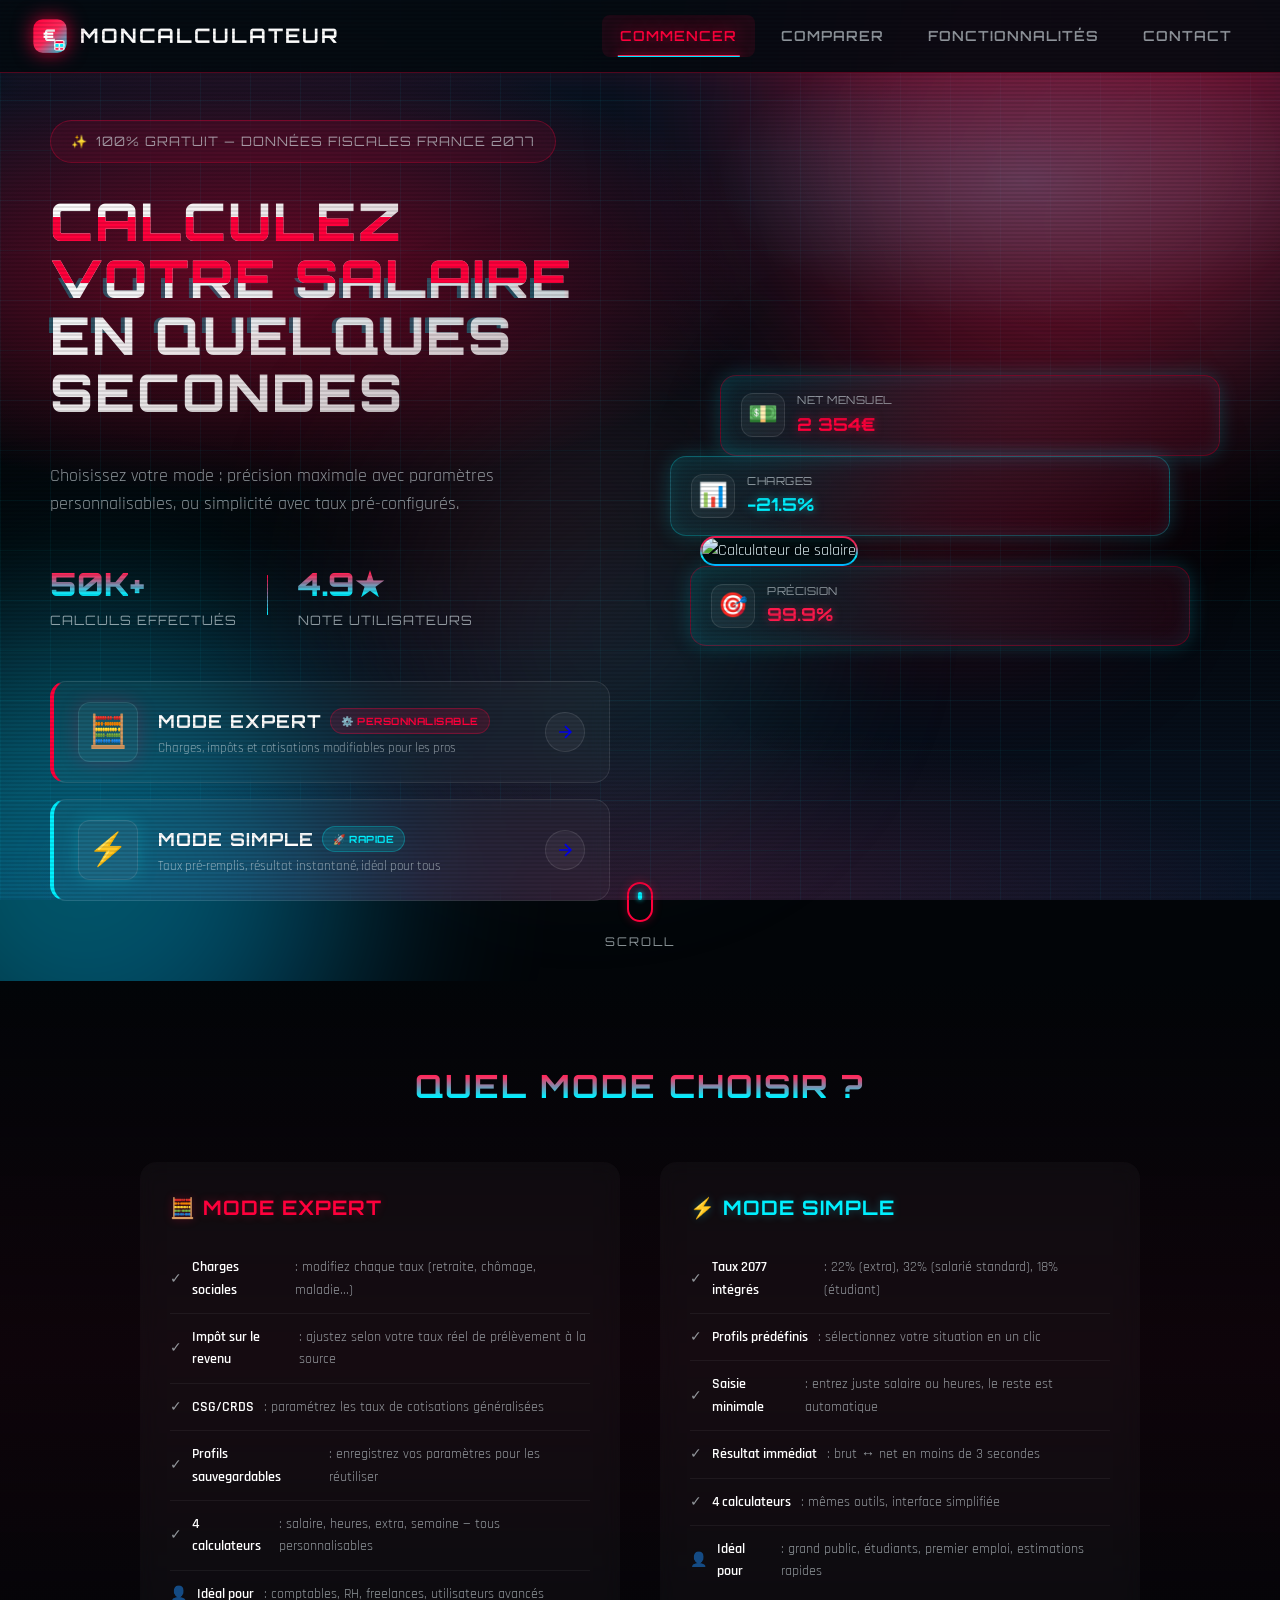
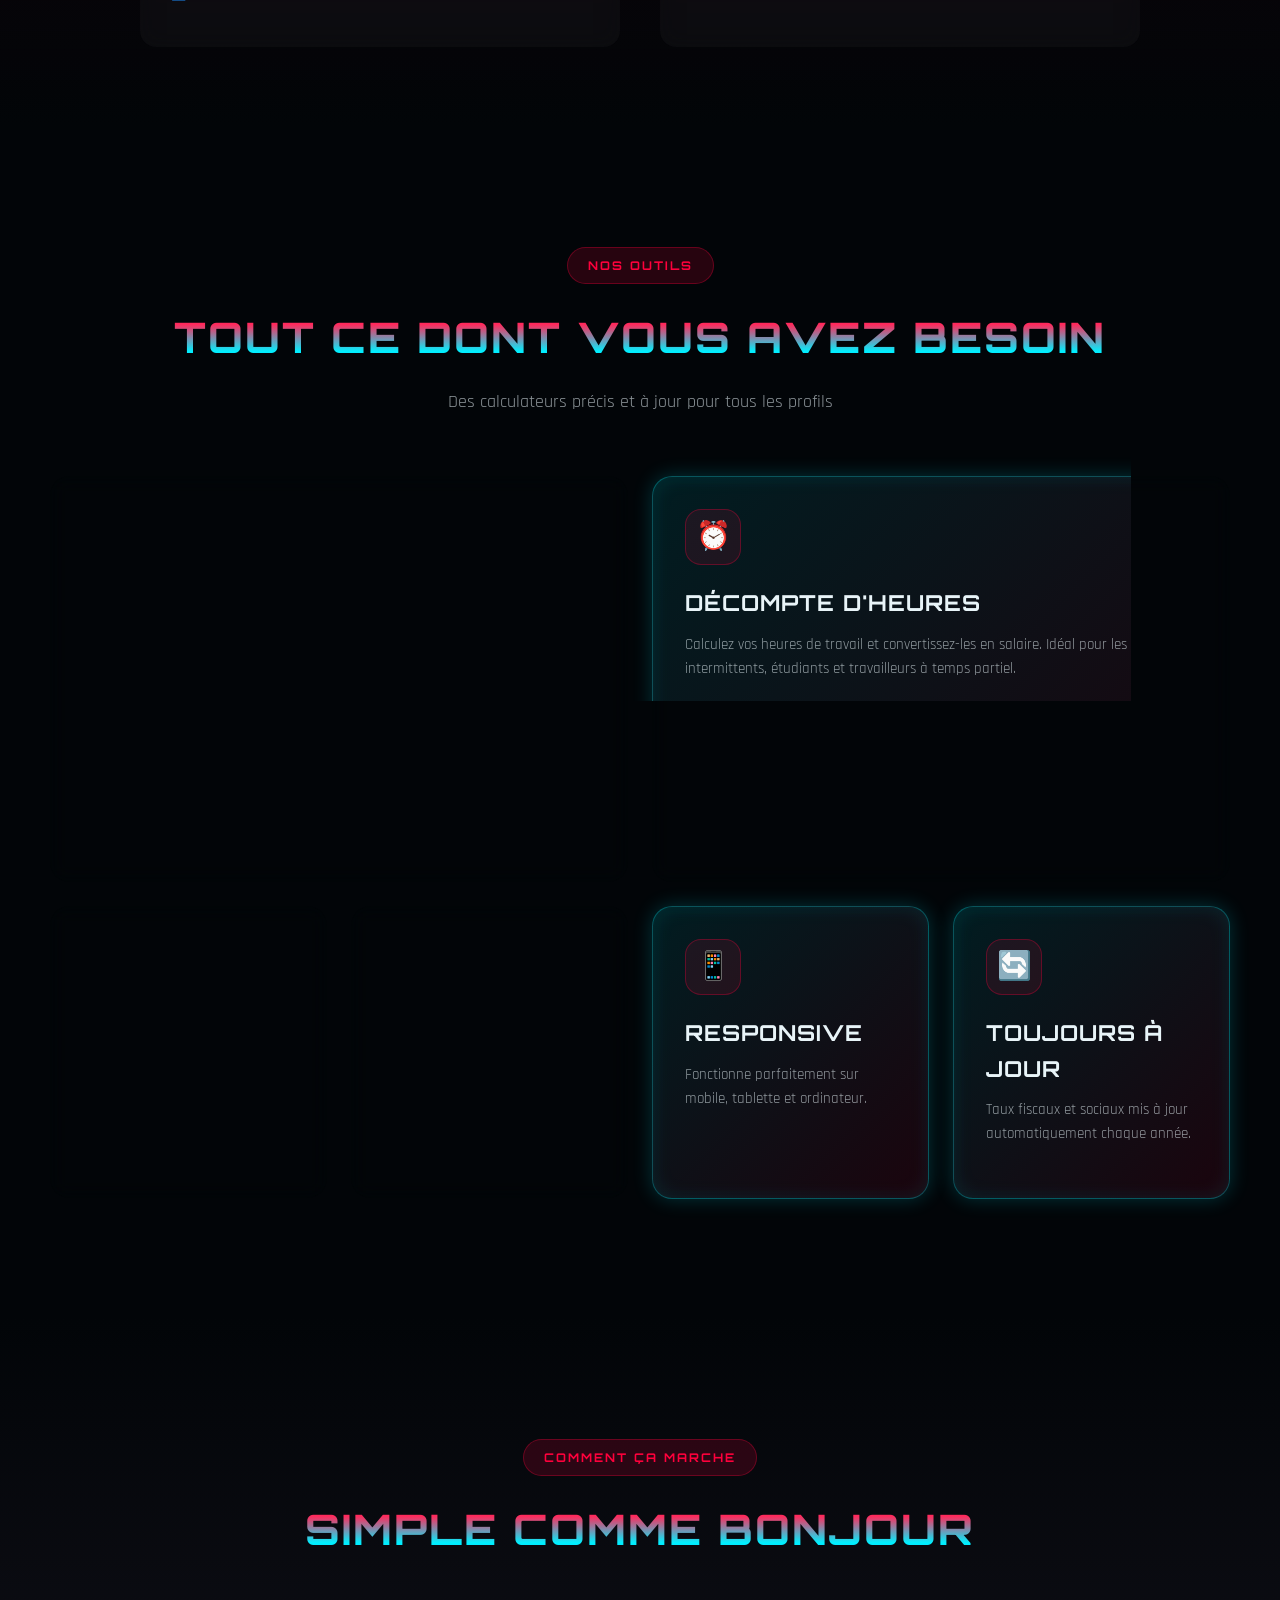
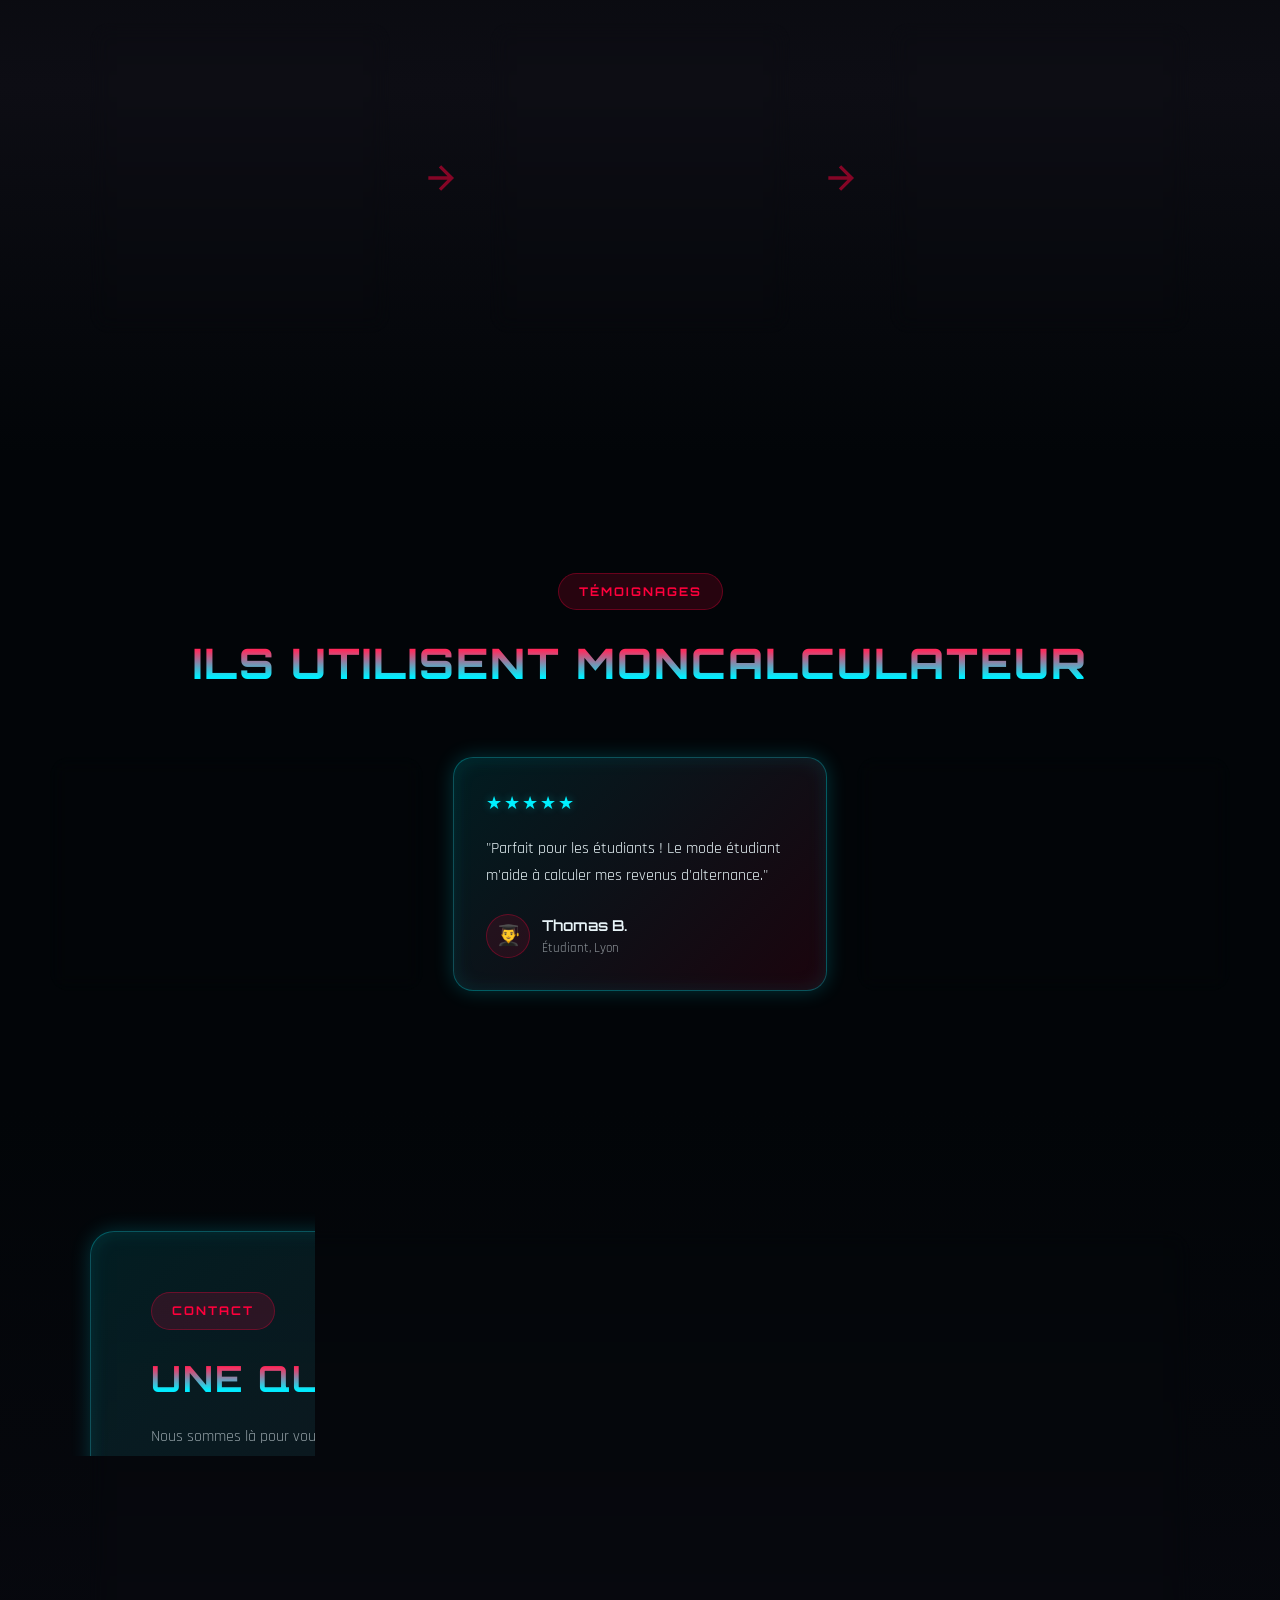
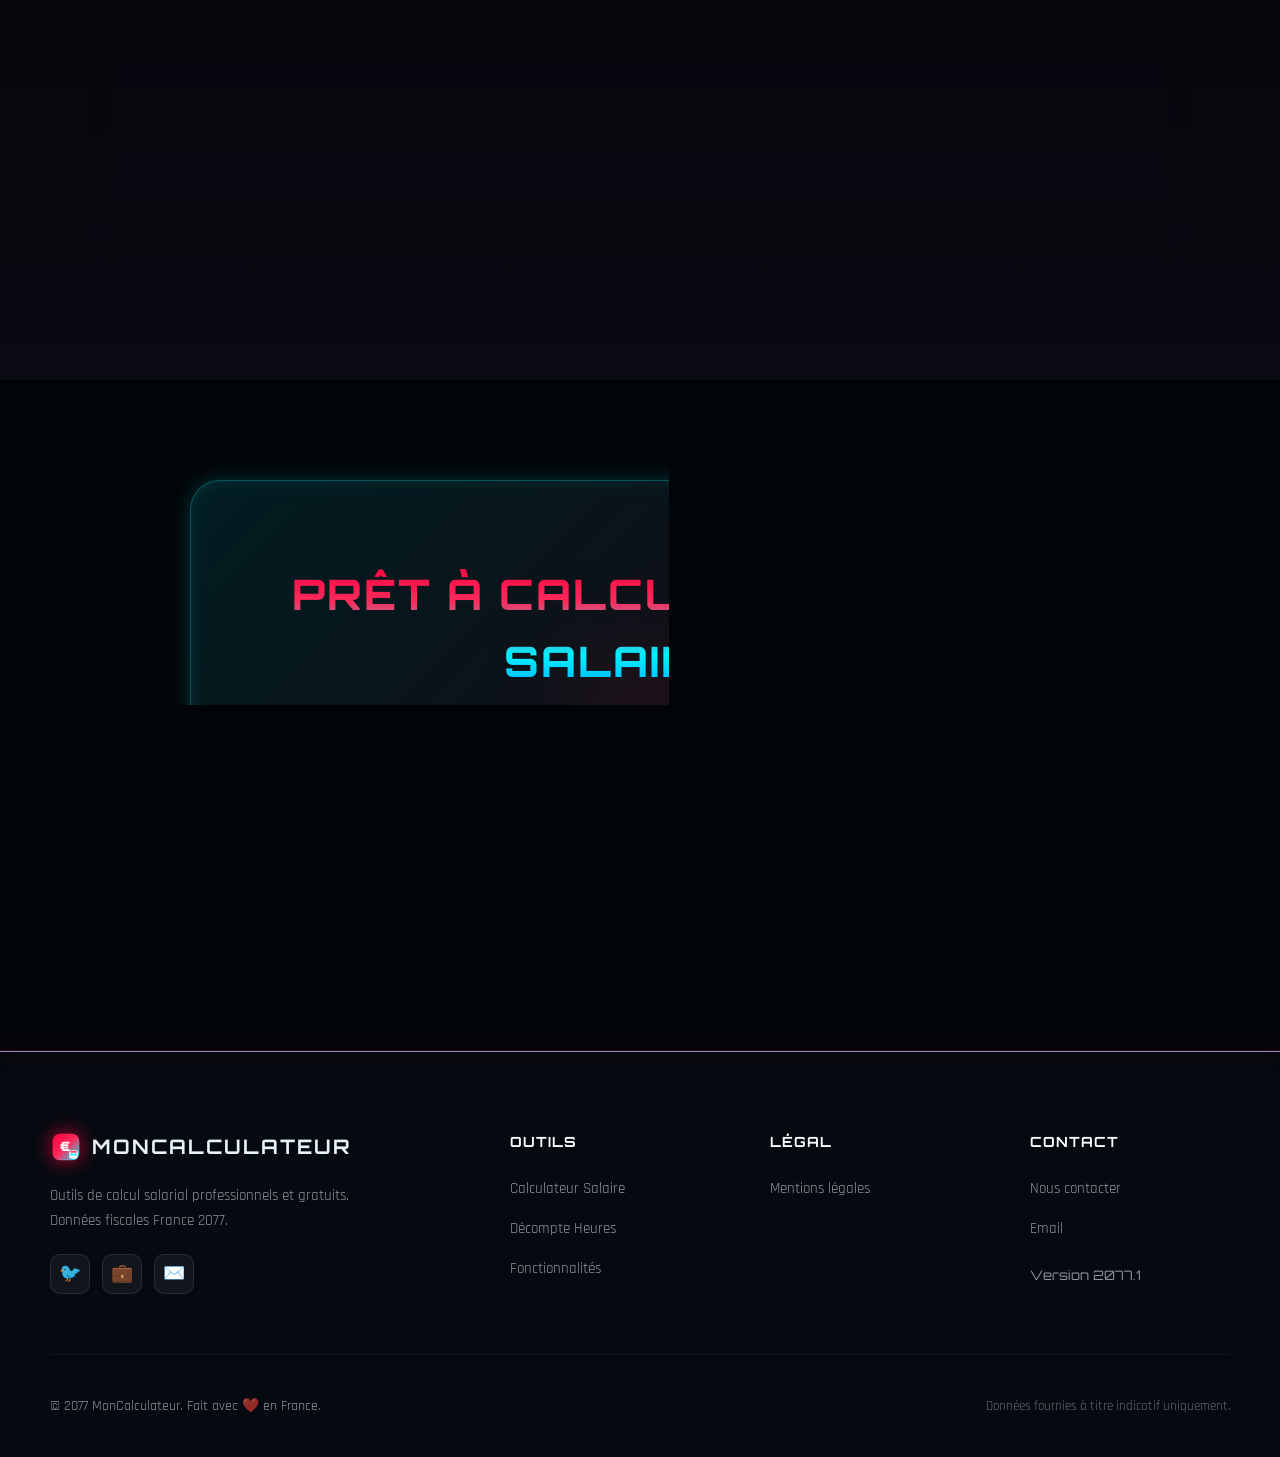
==== accueil.html @ 11c98c03 "Add files via upload first commit" ====
<!DOCTYPE html>
<html lang="fr">
<head>
    <meta charset="UTF-8">
    <meta name="viewport" content="width=device-width, initial-scale=1.0">
    <title>Mon Calculateur - Outils Salariaux 2077</title>
    <link rel="stylesheet" href="styles.css">

</head>
<body>
    <!-- Scanlines overlay -->
    <div class="scanlines"></div>

    <!-- Particules cyberpunk -->
    <div class="particles" id="particles"></div>

    <!-- Navigation -->
    <nav class="dark-nav">
        <a href="./accueil.html" class="logo">
            <svg class="logo-icon" width="40" height="40" viewBox="0 0 60 60" fill="none" xmlns="http://www.w3.org/2000/svg" style="filter: drop-shadow(0 0 10px rgba(255, 0, 60, 0.8));">
                <defs>
                    <linearGradient id="accueilGrad" x1="0%" y1="0%" x2="100%" y2="100%">
                        <stop offset="0%" style="stop-color:#ff003c;stop-opacity:1" />
                        <stop offset="50%" style="stop-color:#ff2a5c;stop-opacity:1" />
                        <stop offset="100%" style="stop-color:#00f0ff;stop-opacity:1" />
                    </linearGradient>
                </defs>
                <rect x="5" y="5" width="50" height="50" rx="14" fill="url(#accueilGrad)"/>
                <text x="30" y="38" font-family="Orbitron, sans-serif" font-size="24" font-weight="800" fill="white" text-anchor="middle">€</text>
                <rect x="36" y="36" width="16" height="16" rx="4" fill="rgba(255,255,255,0.9)"/>
                <rect x="38" y="38" width="12" height="2.5" rx="1" fill="#ff003c"/>
                <rect x="38" y="42" width="5" height="4" rx="1" fill="#00f0ff"/>
                <rect x="45" y="42" width="5" height="4" rx="1" fill="#00f0ff"/>
                <rect x="38" y="48" width="5" height="2.5" rx="1" fill="#ff2a5c"/>
                <rect x="45" y="48" width="5" height="2.5" rx="1" fill="#ff2a5c"/>
            </svg>
            <span>MonCalculateur</span>
        </a>
        <div class="nav-links">
            <a href="#options" onclick="scrollToSection('options')" class="active">Commencer</a>
            <a href="#comparison">Comparer</a>
            <a href="#features">Fonctionnalités</a>
            <a href="#contact">Contact</a>
        </div>
        <button class="mobile-menu-btn" onclick="toggleMenu()">
            <span></span>
            <span></span>
            <span></span>
        </button>
    </nav>

    <div class="mobile-menu" id="mobile-menu">
        <a href="#options" onclick="scrollToSection('options'); toggleMenu();">Commencer</a>
        <a href="#comparison" onclick="scrollToSection('comparison'); toggleMenu();">Comparer</a>
        <a href="#features" onclick="scrollToSection('features'); toggleMenu();">Fonctionnalités</a>
        <a href="#contact" onclick="scrollToSection('contact'); toggleMenu();">Contact</a>
    </div>

    <!-- HERO CYBERPUNK -->
    <section class="hero-fusion" id="options">
        <div class="hero-bg-fusion">
            <div class="orb-fusion orb-fusion-1"></div>
            <div class="orb-fusion orb-fusion-2"></div>
            <div class="orb-fusion orb-fusion-3"></div>
        </div>

        <div class="hero-fusion-content">
            <!-- Partie Gauche : Texte et choix -->
            <div class="hero-text-side">
                <div class="hero-badge-fusion">
                    <span>✨</span> 100% Gratuit — Données fiscales France 2077
                </div>
                
                <h1 class="hero-title-fusion glitch" data-text="Calculez votre salaire en quelques secondes">Calculez votre salaire <span class="gradient-text">en quelques secondes</span></h1>
                
                <p class="hero-subtitle-fusion">
                    Choisissez votre mode : précision maximale avec paramètres personnalisables, ou simplicité avec taux pré-configurés.
                </p>

                <div class="hero-stats-fusion">
                    <div class="stat-item-fusion">
                        <span class="stat-number-fusion counter" data-target="50000">50K+</span>
                        <span class="stat-label-fusion">Calculs effectués</span>
                    </div>
                    <div class="stat-divider-fusion"></div>
                    <div class="stat-item-fusion">
                        <span class="stat-number-fusion">4.9★</span>
                        <span class="stat-label-fusion">Note utilisateurs</span>
                    </div>
                </div>

                <div class="hero-choices">
                    <a href="calculateur-expert.html" class="choice-card expert wave-effect">
                        <div class="choice-icon">🧮</div>
                        <div class="choice-content">
                            <div class="choice-title">
                                Mode Expert
                                <span class="choice-badge">⚙️ Personnalisable</span>
                            </div>
                            <div class="choice-desc">Charges, impôts et cotisations modifiables pour les pros</div>
                        </div>
                        <div class="choice-arrow">
                            <svg width="20" height="20" viewBox="0 0 24 24" fill="none" stroke="currentColor" stroke-width="2">
                                <path d="M5 12h14M12 5l7 7-7 7"/>
                            </svg>
                        </div>
                    </a>

                    <a href="calculateur.html" class="choice-card simple wave-effect">
                        <div class="choice-icon">⚡</div>
                        <div class="choice-content">
                            <div class="choice-title">
                                Mode Simple
                                <span class="choice-badge">🚀 Rapide</span>
                            </div>
                            <div class="choice-desc">Taux pré-remplis, résultat instantané, idéal pour tous</div>
                        </div>
                        <div class="choice-arrow">
                            <svg width="20" height="20" viewBox="0 0 24 24" fill="none" stroke="currentColor" stroke-width="2">
                                <path d="M5 12h14M12 5l7 7-7 7"/>
                            </svg>
                        </div>
                    </a>
                </div>
            </div>

            <!-- Partie Droite : Image et cartes flottantes -->
            <div class="hero-visual-side">
                <div class="image-container-fusion">
                    <div class="image-glow-fusion"></div>
                    
                    <div class="floating-card-fusion card-1 hologram">
                        <span class="card-icon-fusion">💵</span>
                        <div class="card-info-fusion">
                            <span class="card-label-fusion">Net mensuel</span>
                            <span class="card-value-fusion neon-breathe">2 354€</span>
                        </div>
                    </div>

                    <div class="floating-card-fusion card-2 hologram">
                        <span class="card-icon-fusion">📊</span>
                        <div class="card-info-fusion">
                            <span class="card-label-fusion">Charges</span>
                            <span class="card-value-fusion neon-breathe">-21.5%</span>
                        </div>
                    </div>

                    <img src="https://cdn.futura-sciences.com/sources/images/salaire_brut_salaire_net_2.jpeg" 
                         alt="Calculateur de salaire" 
                         class="hero-image-fusion">

                    <div class="floating-card-fusion card-3 hologram">
                        <span class="card-icon-fusion">🎯</span>
                        <div class="card-info-fusion">
                            <span class="card-label-fusion">Précision</span>
                            <span class="card-value-fusion neon-breathe">99.9%</span>
                        </div>
                    </div>
                </div>
            </div>
        </div>

        <div class="scroll-indicator-fusion">
            <div class="mouse-fusion">
                <div class="wheel-fusion"></div>
            </div>
            <span>Scroll</span>
        </div>
    </section>

    <!-- SECTION COMPARAISON -->
    <section class="comparison-section" id="comparison">
        <div class="comparison-container">
            <h2 class="comparison-title">Quel mode choisir ?</h2>
            <div class="comparison-grid">
                <div class="comparison-card expert glow-border">
                    <h3>🧮 Mode Expert</h3>
                    <ul class="comparison-list">
                        <li>✓ <strong>Charges sociales</strong> : modifiez chaque taux (retraite, chômage, maladie...)</li>
                        <li>✓ <strong>Impôt sur le revenu</strong> : ajustez selon votre taux réel de prélèvement à la source</li>
                        <li>✓ <strong>CSG/CRDS</strong> : paramétrez les taux de cotisations généralisées</li>
                        <li>✓ <strong>Profils sauvegardables</strong> : enregistrez vos paramètres pour les réutiliser</li>
                        <li>✓ <strong>4 calculateurs</strong> : salaire, heures, extra, semaine — tous personnalisables</li>
                        <li>👤 <strong>Idéal pour</strong> : comptables, RH, freelances, utilisateurs avancés</li>
                    </ul>
                </div>
                <div class="comparison-card simple glow-border">
                    <h3>⚡ Mode Simple</h3>
                    <ul class="comparison-list">
                        <li>✓ <strong>Taux 2077 intégrés</strong> : 22% (extra), 32% (salarié standard), 18% (étudiant)</li>
                        <li>✓ <strong>Profils prédéfinis</strong> : sélectionnez votre situation en un clic</li>
                        <li>✓ <strong>Saisie minimale</strong> : entrez juste salaire ou heures, le reste est automatique</li>
                        <li>✓ <strong>Résultat immédiat</strong> : brut ↔ net en moins de 3 secondes</li>
                        <li>✓ <strong>4 calculateurs</strong> : mêmes outils, interface simplifiée</li>
                        <li>👤 <strong>Idéal pour</strong> : grand public, étudiants, premier emploi, estimations rapides</li>
                    </ul>
                </div>
            </div>
        </div>
    </section>

    <!-- Features Section -->
    <section id="features" class="features-dark">
        <div class="section-header">
            <span class="section-badge">Nos outils</span>
            <h2>Tout ce dont vous avez besoin</h2>
            <p class="section-subtitle">Des calculateurs précis et à jour pour tous les profils</p>
        </div>
        
                <div class="features-grid-modern">
            <div class="feature-card-dark feature-large hologram">
                <div class="feature-glow"></div>
                <div class="feature-icon-box">
                    <span>🧮</span>
                </div>
                <h3>Calculateur Brut/Net</h3>
                <p>Convertissez votre salaire brut en net instantanément. Prend en compte les charges sociales, l'impôt sur le revenu et les cotisations 2077.</p>
                <ul class="feature-list">
                    <li>✓ Mode Salarié & Étudiant</li>
                    <li>✓ Taux actualisés 2077</li>
                    <li>✓ Calcul par heure/jour/mois/an</li>
                </ul>
                <a href="calculateur.html" class="feature-link">Essayer →</a>
            </div>

            <div class="feature-card-dark feature-large hologram">
                <div class="feature-glow"></div>
                <div class="feature-icon-box">
                    <span>⏰</span>
                </div>
                <h3>Décompte d'Heures</h3>
                <p>Calculez vos heures de travail et convertissez-les en salaire. Idéal pour les intermittents, étudiants et travailleurs à temps partiel.</p>
                <ul class="feature-list">
                    <li>✓ Conversion Heures ↔ Salaire</li>
                    <li>✓ Base 35h ou personnalisée</li>
                    <li>✓ Export des résultats</li>
                </ul>
                <a href="calculateur-heures.html" class="feature-link">Essayer →</a>
            </div>

            <div class="feature-card-dark hologram">
                <div class="feature-glow"></div>
                <div class="feature-icon-box">
                    <span>⚡</span>
                </div>
                <h3>Rapide</h3>
                <p>Résultat instantané sans temps de chargement ni inscription requise.</p>
            </div>

            <div class="feature-card-dark hologram">
                <div class="feature-glow"></div>
                <div class="feature-icon-box">
                    <span>🔒</span>
                </div>
                <h3>Confidentialité</h3>
                <p>Aucune donnée stockée. Vos calculs restent sur votre appareil.</p>
            </div>

            <div class="feature-card-dark hologram">
                <div class="feature-glow"></div>
                <div class="feature-icon-box">
                    <span>📱</span>
                </div>
                <h3>Responsive</h3>
                <p>Fonctionne parfaitement sur mobile, tablette et ordinateur.</p>
            </div>

            <div class="feature-card-dark hologram">
                <div class="feature-glow"></div>
                <div class="feature-icon-box">
                    <span>🔄</span>
                </div>
                <h3>Toujours à jour</h3>
                <p>Taux fiscaux et sociaux mis à jour automatiquement chaque année.</p>
            </div>
        </div>
    </section>

    <!-- How it works -->
    <section class="how-it-works">
        <div class="section-header light">
            <span class="section-badge dark">Comment ça marche</span>
            <h2>Simple comme bonjour</h2>
        </div>
        
        <div class="steps-container">
            <div class="step hologram">
                <div class="step-number">01</div>
                <div class="step-content">
                    <h3>Choisissez votre mode</h3>
                    <p>Optez pour le mode "Expert" ou "Simple" selon vos besoins de précision.</p>
                </div>
            </div>
            <div class="step-arrow">
                <svg width="40" height="40" viewBox="0 0 24 24" fill="none" stroke="currentColor" stroke-width="2">
                    <path d="M5 12h14M12 5l7 7-7 7"/>
                </svg>
            </div>
            <div class="step hologram">
                <div class="step-number">02</div>
                <div class="step-content">
                    <h3>Renseignez vos données</h3>
                    <p>Entrez votre taux horaire, vos heures travaillées et sélectionnez votre profil fiscal.</p>
                </div>
            </div>
            <div class="step-arrow">
                <svg width="40" height="40" viewBox="0 0 24 24" fill="none" stroke="currentColor" stroke-width="2">
                    <path d="M5 12h14M12 5l7 7-7 7"/>
                </svg>
            </div>
            <div class="step hologram">
                <div class="step-number">03</div>
                <div class="step-content">
                    <h3>Obtenez votre résultat</h3>
                    <p>Visualisez immédiatement votre salaire net avec le détail des déductions.</p>
                </div>
            </div>
        </div>
    </section>

    <!-- Testimonials -->
    <section class="testimonials-section">
        <div class="section-header">
            <span class="section-badge">Témoignages</span>
            <h2>Ils utilisent MonCalculateur</h2>
        </div>
        
        <div class="testimonials-grid">
            <div class="testimonial-card hologram">
                <div class="testimonial-stars">★★★★★</div>
                <p class="testimonial-text">"Enfin un calculateur clair et précis ! J'utilise tous les mois pour vérifier ma fiche de paie."</p>
                <div class="testimonial-author">
                    <div class="author-avatar">👩‍💼</div>
                    <div class="author-info">
                        <span class="author-name">Marie L.</span>
                        <span class="author-role">Comptable, Paris</span>
                    </div>
                </div>
            </div>

            <div class="testimonial-card hologram">
                <div class="testimonial-stars">★★★★★</div>
                <p class="testimonial-text">"Parfait pour les étudiants ! Le mode étudiant m'aide à calculer mes revenus d'alternance."</p>
                <div class="testimonial-author">
                    <div class="author-avatar">👨‍🎓</div>
                    <div class="author-info">
                        <span class="author-name">Thomas B.</span>
                        <span class="author-role">Étudiant, Lyon</span>
                    </div>
                </div>
            </div>

            <div class="testimonial-card hologram">
                <div class="testimonial-stars">★★★★★</div>
                <p class="testimonial-text">"Simple, rapide et fiable. Je recommande à tous mes collègues freelances."</p>
                <div class="testimonial-author">
                    <div class="author-avatar">👨‍💻</div>
                    <div class="author-info">
                        <span class="author-name">Alex K.</span>
                        <span class="author-role">Développeur freelance</span>
                    </div>
                </div>
            </div>
        </div>
    </section>

    <!-- Contact -->
    <section id="contact" class="contact-section">
        <div class="contact-container hologram">
            <div class="contact-info">
                <span class="section-badge">Contact</span>
                <h2>Une question ?</h2>
                <p>Nous sommes là pour vous aider. Envoyez-nous un message et nous vous répondrons dans les 24h.</p>
                
                <div class="contact-methods">
                    <div class="contact-method">
                        <span class="method-icon">📧</span>
                        <div class="method-info">
                            <span class="method-label">Email</span>
                            <span class="method-value">diantalouaime242@gmail.fr</span>
                        </div>
                    </div>
                    <div class="contact-method">
                        <span class="method-icon">⏱️</span>
                        <div class="method-info">
                            <span class="method-label">Réponse</span>
                            <span class="method-value">Sous 24 heures</span>
                        </div>
                    </div>
                </div>
            </div>

            <form class="contact-form" id="contact-form" action="https://formspree.io/f/mnjbnenk" method="POST">
                <input type="hidden" name="_next" value="https://votresite.com/merci.html">
                <input type="text" name="_gotcha" style="display:none">
                
                <div class="form-group">
                    <label for="name">Nom complet</label>
                    <input type="text" id="name" name="name" placeholder="Jean Dupont" required>
                </div>
                
                <div class="form-group">
                    <label for="email">Email</label>
                    <input type="email" id="email" name="email" placeholder="jean@exemple.fr" required>
                </div>
                
                <div class="form-group">
                    <label for="subject">Sujet</label>
                    <select id="subject" name="subject" required>
                        <option value="">Sélectionnez un sujet</option>
                        <option value="question">Question sur les calculs</option>
                        <option value="bug">Signaler un problème</option>
                        <option value="suggestion">Suggestion d'amélioration</option>
                        <option value="other">Autre</option>
                    </select>
                </div>
                
                <div class="form-group">
                    <label for="message">Message</label>
                    <textarea id="message" name="message" rows="4" placeholder="Votre message..." required></textarea>
                </div>
                
                <input type="hidden" name="_subject" value="Nouveau message - MonCalculateur">
                
                <button type="submit" class="btn-primary btn-glow btn-full wave-effect" id="submit-btn">
                    <span id="btn-text">Envoyer le message</span>
                    <svg id="btn-icon" width="20" height="20" viewBox="0 0 24 24" fill="none" stroke="currentColor" stroke-width="2">
                        <path d="M22 2L11 13M22 2l-7 20-4-9-9-4 20-7z"/>
                    </svg>
                    <svg id="btn-loading" width="20" height="20" viewBox="0 0 24 24" fill="none" stroke="currentColor" stroke-width="2" style="display: none; animation: spin 1s linear infinite;">
                        <circle cx="12" cy="12" r="10" stroke-dasharray="60" stroke-dashoffset="20"/>
                    </svg>
                    <svg id="btn-success" width="20" height="20" viewBox="0 0 24 24" fill="none" stroke="currentColor" stroke-width="3" style="display: none;">
                        <polyline points="20 6 9 17 4 12"/>
                    </svg>
                </button>
                
                <div id="form-status" class="form-status" style="display: none;"></div>
            </form>
        </div>
    </section>

    <!-- CTA -->
    <section class="cta-section">
        <div class="cta-glass hologram">
            <div class="cta-content">
                <h2>Prêt à calculer votre salaire ?</h2>
                <p>Rejoignez plus de 50 000 utilisateurs qui font confiance à MonCalculateur pour leurs simulations salariales.</p>
                <div class="cta-buttons">
                    <a href="#options" onclick="scrollToSection('options')" class="btn-primary btn-glow btn-large wave-effect">
                        <span>Choisir mon mode</span>
                        <svg width="24" height="24" viewBox="0 0 24 24" fill="none" stroke="currentColor" stroke-width="2">
                            <path d="M5 12h14M12 5l7 7-7 7"/>
                        </svg>
                    </a>
                </div>
            </div>
            <div class="cta-decoration">
                <div class="cta-circle c1"></div>
                <div class="cta-circle c2"></div>
                <div class="cta-circle c3"></div>
            </div>
        </div>
    </section>

    <!-- Footer -->
    <footer class="dark-footer">
        <div class="footer-grid">
            <div class="footer-brand">
                <div class="footer-logo">
                    <svg class="logo-icon" width="32" height="32" viewBox="0 0 60 60" fill="none" xmlns="http://www.w3.org/2000/svg">
                        <defs>
                            <linearGradient id="accueilGradFooter" x1="0%" y1="0%" x2="100%" y2="100%">
                                <stop offset="0%" style="stop-color:#ff003c;stop-opacity:1" />
                                <stop offset="50%" style="stop-color:#ff2a5c;stop-opacity:1" />
                                <stop offset="100%" style="stop-color:#00f0ff;stop-opacity:1" />
                            </linearGradient>
                        </defs>
                        <rect x="5" y="5" width="50" height="50" rx="14" fill="url(#accueilGradFooter)"/>
                        <text x="30" y="38" font-family="Orbitron, sans-serif" font-size="24" font-weight="800" fill="white" text-anchor="middle">€</text>
                        <rect x="36" y="36" width="16" height="16" rx="4" fill="rgba(255,255,255,0.9)"/>
                        <rect x="38" y="38" width="12" height="2.5" rx="1" fill="#ff003c"/>
                        <rect x="38" y="42" width="5" height="4" rx="1" fill="#00f0ff"/>
                        <rect x="45" y="42" width="5" height="4" rx="1" fill="#00f0ff"/>
                    </svg>
                    <span>MonCalculateur</span>
                </div>
                <p>Outils de calcul salarial professionnels et gratuits. Données fiscales France 2077.</p>
                <div class="footer-socials">
                    <a href="https://twitter.com" target="_blank" rel="noopener" class="social-link" title="Twitter">🐦</a>
                    <a href="https://linkedin.com" target="_blank" rel="noopener" class="social-link" title="LinkedIn">💼</a>
                    <a href="mailto:diantalouaime242@gmail.com" class="social-link" title="Email">✉️</a>
                </div>
            </div>
            
            <div class="footer-links">
                <h4>Outils</h4>
                <a href="./calculateur.html">Calculateur Salaire</a>
                <a href="./calculateur-heures.html">Décompte Heures</a>
                <a href="#features" onclick="scrollToSection('features')">Fonctionnalités</a>
            </div>
            
            <div class="footer-links">
                <h4>Légal</h4>
                <a href="./mentions-legales.html">Mentions légales</a>
            </div>
            
            <div class="footer-links">
                <h4>Contact</h4>
                <a href="#contact" onclick="scrollToSection('contact')">Nous contacter</a>
                <a href="mailto:contact@moncalculateur.fr">Email</a>
                <span class="footer-version">Version 2077.1</span>
            </div>
        </div>
        
        <div class="footer-bottom">
            <p>© 2077 MonCalculateur. Fait avec ❤️ en France.</p>
            <p class="footer-disclaimer">Données fournies à titre indicatif uniquement.</p>
        </div>
    </footer>

    <!-- Script -->
    <script src="main.js"></script>
</body>
</html>
---- styles.css ----
@import url('https://fonts.googleapis.com/css2?family=Orbitron:wght@400;500;600;700;800;900&family=Rajdhani:wght@300;400;500;600;700&display=swap');

        :root {
            /* Palette Cyberpunk exacte de l'image */
            --neon-red: #ff003c;
            --neon-red-glow: #ff2a5c;
            --neon-crimson: #ff1a4d;
            --neon-cyan: #00f0ff;
            --neon-cyan-glow: #5cefff;
            --neon-blue: #00a8ff;
            --deep-blue: #0a1628;
            --midnight: #050a10;
            --void: #020508;
            --grid-line: rgba(0, 240, 255, 0.05);
            --glass-red: rgba(255, 0, 60, 0.05);
            --glass-cyan: rgba(0, 240, 255, 0.05);
            --border-red: rgba(255, 0, 60, 0.3);
            --border-cyan: rgba(0, 240, 255, 0.3);
            --text: #e8f4f8;
            --text-muted: rgba(232, 244, 248, 0.6);
            --gradient-red: linear-gradient(135deg, #ff003c 0%, #ff2a5c 50%, #ff1a4d 100%);
            --gradient-cyan: linear-gradient(135deg, #00f0ff 0%, #00a8ff 100%);
            --gradient-cyber: linear-gradient(180deg, #ff003c 0%, #ff2a5c 30%, #00f0ff 70%, #00a8ff 100%);
        }

        * {
            margin: 0;
            padding: 0;
            box-sizing: border-box;
        }

        html {
            scroll-behavior: smooth;
        }

        body {
            font-family: 'Rajdhani', sans-serif;
            background: var(--void);
            color: var(--text);
            line-height: 1.6;
            overflow-x: hidden;
            position: relative;
        }

        /* ============================================
           BACKGROUND CYBERPUNK ULTIME
           ============================================ */
        
        body::before {
            content: '';
            position: fixed;
            top: 0;
            left: 0;
            width: 100%;
            height: 100%;
            background: 
                /* Soleil cyberpunk rouge */
                radial-gradient(ellipse 80% 50% at 20% 30%, rgba(255, 0, 60, 0.4) 0%, transparent 50%),
                /* Glow cyan en haut à droite */
                radial-gradient(ellipse 60% 40% at 80% 20%, rgba(0, 240, 255, 0.3) 0%, transparent 40%),
                /* Brouillard rouge en bas */
                radial-gradient(ellipse 100% 40% at 50% 100%, rgba(255, 42, 92, 0.15) 0%, transparent 50%),
                /* Dégradé principal nuit */
                linear-gradient(180deg, #0a1628 0%, #050a10 40%, #020508 60%, #0a1628 100%);
            pointer-events: none;
            z-index: -3;
        }

        /* Grid overlay */
        body::after {
            content: '';
            position: fixed;
            top: 0;
            left: 0;
            width: 100%;
            height: 100%;
            background-image: 
                linear-gradient(var(--grid-line) 1px, transparent 1px),
                linear-gradient(90deg, var(--grid-line) 1px, transparent 1px);
            background-size: 50px 50px;
            pointer-events: none;
            z-index: -2;
            animation: gridMove 20s linear infinite;
            perspective: 1000px;
            transform-style: preserve-3d;
        }

        @keyframes gridMove {
            0% { transform: translateY(0) rotateX(60deg); }
            100% { transform: translateY(-50px) rotateX(60deg); }
        }

        /* Scanlines */
        .scanlines {
            position: fixed;
            top: 0;
            left: 0;
            width: 100%;
            height: 100%;
            background: linear-gradient(
                to bottom,
                transparent 50%,
                rgba(0, 0, 0, 0.1) 50%
            );
            background-size: 100% 4px;
            pointer-events: none;
            z-index: 9999;
            animation: scanlineMove 10s linear infinite;
        }

        @keyframes scanlineMove {
            0% { transform: translateY(0); }
            100% { transform: translateY(10px); }
        }

        /* Particules cyberpunk */
        .particles {
            position: fixed;
            top: 0;
            left: 0;
            width: 100%;
            height: 100%;
            pointer-events: none;
            overflow: hidden;
            z-index: -1;
        }

        .particle {
            position: absolute;
            width: 2px;
            height: 2px;
            border-radius: 50%;
            opacity: 0;
            animation: floatCyber 20s linear infinite;
        }

        .particle:nth-child(3n) {
            background: var(--neon-red);
            box-shadow: 0 0 10px var(--neon-red), 0 0 20px var(--neon-red-glow);
        }

        .particle:nth-child(3n+1) {
            background: var(--neon-cyan);
            box-shadow: 0 0 10px var(--neon-cyan), 0 0 20px var(--neon-cyan-glow);
        }

        .particle:nth-child(3n+2) {
            background: var(--neon-crimson);
            box-shadow: 0 0 10px var(--neon-crimson);
        }

        @keyframes floatCyber {
            0% { 
                transform: translateY(100vh) translateX(0) scale(0); 
                opacity: 0; 
            }
            10% { 
                opacity: 0.8; 
                transform: scale(1); 
            }
            90% { 
                opacity: 0.8; 
            }
            100% { 
                transform: translateY(-100vh) translateX(50px) scale(0.5); 
                opacity: 0; 
            }
        }

        /* ============================================
           NAVIGATION CYBERPUNK
           ============================================ */
        
        .dark-nav {
            position: fixed;
            top: 0;
            left: 0;
            right: 0;
            background: rgba(5, 10, 16, 0.9);
            backdrop-filter: blur(20px);
            border-bottom: 1px solid var(--border-red);
            padding: 15px 30px;
            display: flex;
            justify-content: space-between;
            align-items: center;
            z-index: 1000;
            box-shadow: 0 0 30px rgba(255, 0, 60, 0.1);
            animation: slideDown 0.8s ease-out;
        }

        @keyframes slideDown {
            from { transform: translateY(-100%); opacity: 0; }
            to { transform: translateY(0); opacity: 1; }
        }

        .logo {
            display: flex;
            align-items: center;
            gap: 10px;
            color: white;
            font-size: 20px;
            font-weight: 700;
            text-decoration: none;
            font-family: 'Orbitron', sans-serif;
            text-transform: uppercase;
            letter-spacing: 2px;
            animation: fadeIn 1s ease-out 0.2s both;
            position: relative;
        }

        .logo::before {
            content: '';
            position: absolute;
            inset: -5px;
            background: var(--gradient-cyber);
            border-radius: 10px;
            opacity: 0;
            filter: blur(15px);
            z-index: -1;
            transition: opacity 0.3s;
        }

        .logo:hover::before {
            opacity: 0.5;
            animation: pulse 2s ease-in-out infinite;
        }

        @keyframes pulse {
            0%, 100% { opacity: 0.3; }
            50% { opacity: 0.6; }
        }

        .logo-icon {
            filter: drop-shadow(0 0 10px rgba(255, 0, 60, 0.8));
            animation: logoPulse 3s ease-in-out infinite;
        }

        @keyframes logoPulse {
            0%, 100% { filter: drop-shadow(0 0 10px rgba(255, 0, 60, 0.8)); }
            50% { filter: drop-shadow(0 0 15px rgba(0, 240, 255, 0.8)); }
        }

        .nav-links {
            display: flex;
            gap: 8px;
            animation: fadeIn 1s ease-out 0.4s both;
        }

        .nav-links a {
            color: var(--text-muted);
            text-decoration: none;
            padding: 10px 18px;
            font-weight: 600;
            font-size: 14px;
            border-radius: 8px;
            transition: all 0.3s;
            position: relative;
            overflow: hidden;
            text-transform: uppercase;
            letter-spacing: 1px;
            font-family: 'Orbitron', sans-serif;
        }

        .nav-links a::before {
            content: '';
            position: absolute;
            bottom: 0;
            left: 50%;
            width: 0;
            height: 2px;
            background: var(--gradient-cyber);
            transition: all 0.3s;
            transform: translateX(-50%);
            box-shadow: 0 0 10px var(--neon-red);
        }

        .nav-links a:hover::before,
        .nav-links a.active::before {
            width: 80%;
        }

        .nav-links a:hover,
        .nav-links a.active {
            color: var(--neon-red);
            text-shadow: 0 0 15px rgba(255, 0, 60, 0.6);
            background: rgba(255, 0, 60, 0.1);
        }

        /* Mobile Menu Button */
        .mobile-menu-btn {
            display: none;
            flex-direction: column;
            gap: 5px;
            background: none;
            border: none;
            cursor: pointer;
            padding: 5px;
            z-index: 1001;
        }

        .mobile-menu-btn span {
            width: 25px;
            height: 2px;
            background: var(--neon-red);
            transition: all 0.3s;
            border-radius: 2px;
            box-shadow: 0 0 5px var(--neon-red);
        }

        .mobile-menu {
            position: fixed;
            top: 0;
            left: 0;
            right: 0;
            bottom: 0;
            background: rgba(5, 10, 16, 0.98);
            backdrop-filter: blur(20px);
            display: flex;
            flex-direction: column;
            justify-content: center;
            align-items: center;
            gap: 20px;
            z-index: 999;
            opacity: 0;
            pointer-events: none;
            transition: opacity 0.3s;
        }

        .mobile-menu.active {
            opacity: 1;
            pointer-events: all;
        }

        .mobile-menu a {
            color: white;
            text-decoration: none;
            font-size: 24px;
            font-weight: 600;
            padding: 15px 30px;
            border-radius: 12px;
            transition: all 0.3s;
            font-family: 'Orbitron', sans-serif;
            text-transform: uppercase;
        }

        .mobile-menu a:hover,
        .mobile-menu a.active {
            background: rgba(255, 0, 60, 0.2);
            color: var(--neon-red);
            text-shadow: 0 0 20px var(--neon-red);
        }

        /* ============================================
           HERO CYBERPUNK FUSION
           ============================================ */
        
        .hero-fusion {
            min-height: 100vh;
            display: flex;
            align-items: center;
            padding: 120px 50px 80px;
            position: relative;
            overflow: hidden;
            background: transparent;
        }

        .hero-bg-fusion {
            position: absolute;
            top: 0;
            left: 0;
            right: 0;
            bottom: 0;
            pointer-events: none;
            overflow: hidden;
        }

        .orb-fusion {
            position: absolute;
            border-radius: 50%;
            filter: blur(100px);
            opacity: 0.4;
            animation: float-orb-fusion 25s ease-in-out infinite;
        }

        .orb-fusion-1 {
            width: 600px;
            height: 600px;
            background: linear-gradient(135deg, #ff003c, #ff2a5c);
            top: -200px;
            right: -100px;
        }

        .orb-fusion-2 {
            width: 500px;
            height: 500px;
            background: linear-gradient(135deg, #00f0ff, #00a8ff);
            bottom: -150px;
            left: -150px;
            animation-delay: -8s;
        }

        .orb-fusion-3 {
            width: 400px;
            height: 400px;
            background: linear-gradient(135deg, #ff003c, #00f0ff);
            top: 40%;
            left: 30%;
            animation-delay: -15s;
            opacity: 0.2;
        }

        @keyframes float-orb-fusion {
            0%, 100% { transform: translate(0, 0) scale(1); }
            33% { transform: translate(50px, -30px) scale(1.1); }
            66% { transform: translate(-30px, 50px) scale(0.9); }
        }

        .hero-fusion-content {
            display: grid;
            grid-template-columns: 1fr 1fr;
            gap: 60px;
            max-width: 1400px;
            margin: 0 auto;
            width: 100%;
            position: relative;
            z-index: 1;
            align-items: center;
        }

        /* Partie Gauche - Texte et Options */
        .hero-text-side {
            display: flex;
            flex-direction: column;
            gap: 30px;
            animation: slideInLeft 1s ease-out;
        }

        @keyframes slideInLeft {
            from { opacity: 0; transform: translateX(-50px); }
            to { opacity: 1; transform: translateX(0); }
        }

        .hero-badge-fusion {
            display: inline-flex;
            align-items: center;
            gap: 8px;
            background: rgba(255, 0, 60, 0.1);
            border: 1px solid var(--border-red);
            padding: 10px 20px;
            border-radius: 50px;
            font-size: 13px;
            color: var(--text-muted);
            width: fit-content;
            backdrop-filter: blur(10px);
            font-family: 'Orbitron', sans-serif;
            text-transform: uppercase;
            letter-spacing: 1px;
            animation: glowPulse 2s ease-in-out infinite;
        }

        @keyframes glowPulse {
            0%, 100% { box-shadow: 0 0 10px rgba(255, 0, 60, 0.2); }
            50% { box-shadow: 0 0 20px rgba(255, 0, 60, 0.4); }
        }

        .hero-badge-fusion span {
            color: var(--neon-red);
            font-weight: 700;
            animation: blink 1s step-end infinite;
        }

        @keyframes blink {
            50% { opacity: 0; }
        }

        .hero-title-fusion {
            font-size: 52px;
            font-weight: 800;
            line-height: 1.1;
            margin-bottom: 10px;
            font-family: 'Orbitron', sans-serif;
            text-transform: uppercase;
            letter-spacing: 2px;
            background: linear-gradient(135deg, #ffffff 0%, rgba(255,255,255,0.7) 100%);
            -webkit-background-clip: text;
            -webkit-text-fill-color: transparent;
            position: relative;
        }

        .hero-title-fusion::after {
            content: attr(data-text);
            position: absolute;
            left: 2px;
            top: 2px;
            background: var(--gradient-cyber);
            -webkit-background-clip: text;
            -webkit-text-fill-color: transparent;
            opacity: 0.3;
            z-index: -1;
            animation: glitch 3s infinite;
        }

        @keyframes glitch {
            0%, 100% { transform: translate(0); }
            20% { transform: translate(-2px, 2px); }
            40% { transform: translate(-2px, -2px); }
            60% { transform: translate(2px, 2px); }
            80% { transform: translate(2px, -2px); }
        }

        .hero-subtitle-fusion {
            font-size: 18px;
            color: var(--text-muted);
            line-height: 1.6;
            max-width: 500px;
            font-family: 'Rajdhani', sans-serif;
        }

        .hero-stats-fusion {
            display: flex;
            align-items: center;
            gap: 30px;
            margin: 10px 0;
        }

        .stat-item-fusion {
            display: flex;
            flex-direction: column;
        }

        .stat-number-fusion {
            font-size: 32px;
            font-weight: 800;
            background: var(--gradient-cyber);
            -webkit-background-clip: text;
            -webkit-text-fill-color: transparent;
            font-family: 'Orbitron', sans-serif;
            animation: numberGlow 2s ease-in-out infinite;
        }

        @keyframes numberGlow {
            0%, 100% { filter: brightness(1); }
            50% { filter: brightness(1.3); }
        }

        .stat-label-fusion {
            font-size: 13px;
            color: var(--text-muted);
            text-transform: uppercase;
            letter-spacing: 1px;
            font-family: 'Orbitron', sans-serif;
        }

        .stat-divider-fusion {
            width: 1px;
            height: 40px;
            background: linear-gradient(to bottom, var(--neon-red), var(--neon-cyan));
        }

        /* Boutons de choix cyberpunk */
        .hero-choices {
            display: flex;
            flex-direction: column;
            gap: 16px;
            margin-top: 10px;
        }

        .choice-card {
            display: flex;
            align-items: center;
            gap: 20px;
            background: rgba(255, 255, 255, 0.03);
            border: 1px solid rgba(255, 255, 255, 0.1);
            border-radius: 16px;
            padding: 20px 24px;
            text-decoration: none;
            transition: all 0.4s cubic-bezier(0.4, 0, 0.2, 1);
            position: relative;
            overflow: hidden;
            backdrop-filter: blur(10px);
        }

        .choice-card::before {
            content: '';
            position: absolute;
            top: 0;
            left: -100%;
            width: 100%;
            height: 100%;
            background: linear-gradient(90deg, transparent, rgba(255, 255, 255, 0.1), transparent);
            transition: left 0.5s;
        }

        .choice-card:hover::before {
            left: 100%;
        }

        .choice-card.expert {
            border-left: 4px solid var(--neon-red);
        }

        .choice-card.expert:hover {
            border-color: rgba(255, 0, 60, 0.5);
            transform: translateX(8px) scale(1.02);
            box-shadow: 0 20px 40px rgba(255, 0, 60, 0.2), 0 0 30px rgba(255, 0, 60, 0.1);
        }

        .choice-card.simple {
            border-left: 4px solid var(--neon-cyan);
        }

        .choice-card.simple:hover {
            border-color: rgba(0, 240, 255, 0.5);
            transform: translateX(8px) scale(1.02);
            box-shadow: 0 20px 40px rgba(0, 240, 255, 0.2), 0 0 30px rgba(0, 240, 255, 0.1);
        }

        .choice-icon {
            font-size: 32px;
            width: 60px;
            height: 60px;
            display: flex;
            align-items: center;
            justify-content: center;
            background: rgba(255, 255, 255, 0.05);
            border-radius: 12px;
            flex-shrink: 0;
            border: 1px solid rgba(255, 255, 255, 0.1);
        }

        .choice-card.expert .choice-icon {
            animation: pulse-expert-choice 3s ease-in-out infinite;
            box-shadow: 0 0 20px rgba(255, 0, 60, 0.2);
        }

        .choice-card.simple .choice-icon {
            animation: float-simple-choice 3s ease-in-out infinite;
            box-shadow: 0 0 20px rgba(0, 240, 255, 0.2);
        }

        @keyframes pulse-expert-choice {
            0%, 100% { transform: scale(1); box-shadow: 0 0 20px rgba(255, 0, 60, 0.2); }
            50% { transform: scale(1.1); box-shadow: 0 0 30px rgba(255, 0, 60, 0.4); }
        }

        @keyframes float-simple-choice {
            0%, 100% { transform: translateY(0); }
            50% { transform: translateY(-5px); }
        }

        .choice-content {
            flex: 1;
        }

        .choice-title {
            font-size: 18px;
            font-weight: 700;
            color: white;
            margin-bottom: 4px;
            display: flex;
            align-items: center;
            gap: 8px;
            font-family: 'Orbitron', sans-serif;
            text-transform: uppercase;
            letter-spacing: 1px;
        }

        .choice-badge {
            font-size: 10px;
            padding: 4px 10px;
            border-radius: 20px;
            font-weight: 700;
            text-transform: uppercase;
            letter-spacing: 0.5px;
            font-family: 'Orbitron', sans-serif;
        }

        .choice-card.expert .choice-badge {
            background: rgba(255, 0, 60, 0.15);
            color: var(--neon-red);
            border: 1px solid rgba(255, 0, 60, 0.3);
            animation: badgePulse 2s infinite;
        }

        @keyframes badgePulse {
            0%, 100% { box-shadow: 0 0 5px rgba(255, 0, 60, 0.2); }
            50% { box-shadow: 0 0 15px rgba(255, 0, 60, 0.4); }
        }

        .choice-card.simple .choice-badge {
            background: rgba(0, 240, 255, 0.15);
            color: var(--neon-cyan);
            border: 1px solid rgba(0, 240, 255, 0.3);
        }

        .choice-desc {
            font-size: 13px;
            color: var(--text-muted);
            line-height: 1.4;
        }

        .choice-arrow {
            width: 40px;
            height: 40px;
            display: flex;
            align-items: center;
            justify-content: center;
            background: rgba(255, 255, 255, 0.05);
            border-radius: 50%;
            transition: all 0.3s;
            border: 1px solid rgba(255, 255, 255, 0.1);
        }

        .choice-card:hover .choice-arrow {
            background: rgba(255, 255, 255, 0.1);
            transform: translateX(5px);
        }

        .choice-card.expert:hover .choice-arrow {
            color: var(--neon-red);
            box-shadow: 0 0 15px rgba(255, 0, 60, 0.3);
        }

        .choice-card.simple:hover .choice-arrow {
            color: var(--neon-cyan);
            box-shadow: 0 0 15px rgba(0, 240, 255, 0.3);
        }

        /* Partie Droite - Image et cartes flottantes */
        .hero-visual-side {
            position: relative;
            display: flex;
            justify-content: center;
            align-items: center;
            animation: slideInRight 1s ease-out;
        }

        @keyframes slideInRight {
            from { opacity: 0; transform: translateX(50px); }
            to { opacity: 1; transform: translateX(0); }
        }

        .image-container-fusion {
            position: relative;
            width: 100%;
            max-width: 500px;
        }

        .hero-image-fusion {
            width: 100%;
            border-radius: 20px;
            box-shadow: 0 30px 60px rgba(0, 0, 0, 0.4);
            position: relative;
            z-index: 1;
            border: 2px solid transparent;
            background: linear-gradient(var(--void), var(--void)) padding-box,
                        var(--gradient-cyber) border-box;
            animation: imageFloat 6s ease-in-out infinite, borderRotate 4s linear infinite;
        }

        @keyframes imageFloat {
            0%, 100% { transform: translateY(0); }
            50% { transform: translateY(-20px); }
        }

        @keyframes borderRotate {
            0% { filter: hue-rotate(0deg); }
            100% { filter: hue-rotate(360deg); }
        }

        .image-glow-fusion {
            position: absolute;
            top: 50%;
            left: 50%;
            transform: translate(-50%, -50%);
            width: 120%;
            height: 120%;
            background: radial-gradient(circle, rgba(255, 0, 60, 0.2) 0%, transparent 70%);
            filter: blur(60px);
            z-index: 0;
            animation: glowPulse 4s ease-in-out infinite;
        }

        @keyframes glowPulse {
            0%, 100% { opacity: 0.5; transform: translate(-50%, -50%) scale(1); }
            50% { opacity: 0.8; transform: translate(-50%, -50%) scale(1.1); }
        }

        .floating-card-fusion {
            position: absolute;
            background: rgba(10, 22, 40, 0.9);
            backdrop-filter: blur(20px);
            border: 1px solid rgba(255, 255, 255, 0.1);
            border-radius: 16px;
            padding: 16px 20px;
            display: flex;
            align-items: center;
            gap: 12px;
            box-shadow: 0 10px 30px rgba(0, 0, 0, 0.3);
            z-index: 2;
            animation: float-card 6s ease-in-out infinite;
        }

        .floating-card-fusion.card-1 {
            top: 10%;
            right: -20px;
            animation-delay: 0s;
            border-color: var(--border-red);
        }

        .floating-card-fusion.card-2 {
            top: 40%;
            left: -30px;
            animation-delay: -2s;
            border-color: var(--border-cyan);
        }

        .floating-card-fusion.card-3 {
            bottom: 15%;
            right: 10px;
            animation-delay: -4s;
            border-color: var(--border-red);
        }

        @keyframes float-card {
            0%, 100% { transform: translateY(0); }
            50% { transform: translateY(-15px); }
        }

        .card-icon-fusion {
            font-size: 24px;
            width: 44px;
            height: 44px;
            display: flex;
            align-items: center;
            justify-content: center;
            background: rgba(255, 255, 255, 0.05);
            border-radius: 12px;
            border: 1px solid rgba(255, 255, 255, 0.1);
        }

        .card-info-fusion {
            display: flex;
            flex-direction: column;
        }

        .card-label-fusion {
            font-size: 11px;
            color: var(--text-muted);
            text-transform: uppercase;
            letter-spacing: 0.5px;
            font-family: 'Orbitron', sans-serif;
        }

        .card-value-fusion {
            font-size: 18px;
            font-weight: 700;
            color: white;
            font-family: 'Orbitron', sans-serif;
        }

        .floating-card-fusion.card-1 .card-value-fusion {
            color: var(--neon-red);
            text-shadow: 0 0 10px rgba(255, 0, 60, 0.5);
        }

        .floating-card-fusion.card-2 .card-value-fusion {
            color: var(--neon-cyan);
            text-shadow: 0 0 10px rgba(0, 240, 255, 0.5);
        }

        .floating-card-fusion.card-3 .card-value-fusion {
            color: var(--neon-crimson);
            text-shadow: 0 0 10px rgba(255, 26, 77, 0.5);
        }

        /* Scroll indicator cyberpunk */
        .scroll-indicator-fusion {
            position: absolute;
            bottom: 30px;
            left: 50%;
            transform: translateX(-50%);
            display: flex;
            flex-direction: column;
            align-items: center;
            gap: 10px;
            color: var(--text-muted);
            font-size: 12px;
            text-transform: uppercase;
            letter-spacing: 2px;
            z-index: 1;
            font-family: 'Orbitron', sans-serif;
        }

        .mouse-fusion {
            width: 26px;
            height: 40px;
            border: 2px solid var(--neon-red);
            border-radius: 13px;
            position: relative;
            box-shadow: 0 0 10px rgba(255, 0, 60, 0.3);
        }

        .wheel-fusion {
            width: 4px;
            height: 8px;
            background: var(--neon-cyan);
            border-radius: 2px;
            position: absolute;
            top: 8px;
            left: 50%;
            transform: translateX(-50%);
            animation: scroll-wheel 2s infinite;
            box-shadow: 0 0 5px var(--neon-cyan);
        }

        @keyframes scroll-wheel {
            0% { opacity: 1; top: 8px; }
            100% { opacity: 0; top: 20px; }
        }

        /* ============================================
           SECTION COMPARAISON CYBERPUNK
           ============================================ */
        
        .comparison-section {
            padding: 80px 50px;
            background: linear-gradient(180deg, var(--void) 0%, rgba(255, 0, 60, 0.05) 50%, var(--void) 100%);
            position: relative;
        }

        .comparison-container {
            max-width: 1000px;
            margin: 0 auto;
        }

        .comparison-title {
            text-align: center;
            font-size: 32px;
            font-weight: 700;
            margin-bottom: 50px;
            font-family: 'Orbitron', sans-serif;
            text-transform: uppercase;
            letter-spacing: 2px;
            background: var(--gradient-cyber);
            -webkit-background-clip: text;
            -webkit-text-fill-color: transparent;
            animation: titleGlow 3s ease-in-out infinite;
        }

        @keyframes titleGlow {
            0%, 100% { filter: brightness(1) drop-shadow(0 0 10px rgba(255, 0, 60, 0.3)); }
            50% { filter: brightness(1.2) drop-shadow(0 0 20px rgba(0, 240, 255, 0.5)); }
        }

        .comparison-grid {
            display: grid;
            grid-template-columns: 1fr 1fr;
            gap: 40px;
        }

        .comparison-card {
            background: rgba(255, 255, 255, 0.03);
            border: 1px solid var(--border);
            border-radius: 16px;
            padding: 30px;
            backdrop-filter: blur(10px);
            transition: all 0.4s;
            position: relative;
            overflow: hidden;
        }

        .comparison-card::before {
            content: '';
            position: absolute;
            inset: -2px;
            background: var(--gradient-cyber);
            border-radius: 18px;
            z-index: -1;
            opacity: 0;
            transition: opacity 0.3s;
            filter: blur(10px);
        }

        .comparison-card:hover::before {
            opacity: 0.5;
        }

        .comparison-card:hover {
            transform: translateY(-10px);
            border-color: transparent;
        }

        .comparison-card.expert {
            border-color: var(--border-red);
        }

        .comparison-card.simple {
            border-color: var(--border-cyan);
        }

        .comparison-card h3 {
            font-size: 20px;
            margin-bottom: 20px;
            display: flex;
            align-items: center;
            gap: 10px;
            font-family: 'Orbitron', sans-serif;
            text-transform: uppercase;
            letter-spacing: 1px;
        }

        .comparison-card.expert h3 {
            color: var(--neon-red);
            text-shadow: 0 0 10px rgba(255, 0, 60, 0.3);
        }

        .comparison-card.simple h3 {
            color: var(--neon-cyan);
            text-shadow: 0 0 10px rgba(0, 240, 255, 0.3);
        }

        .comparison-list {
            list-style: none;
        }

        .comparison-list li {
            padding: 12px 0;
            border-bottom: 1px solid rgba(255, 255, 255, 0.05);
            font-size: 14px;
            color: var(--text-muted);
            display: flex;
            align-items: center;
            gap: 10px;
            transition: all 0.3s;
        }

        .comparison-list li:hover {
            color: var(--text);
            transform: translateX(5px);
        }

        .comparison-list li:last-child {
            border-bottom: none;
        }

        .comparison-list li strong {
            color: white;
            font-weight: 600;
        }

        /* ============================================
           FEATURES SECTION CYBERPUNK
           ============================================ */
        
        .features-dark {
            padding: 120px 50px;
            background: var(--void);
            position: relative;
        }

        .section-header {
            text-align: center;
            margin-bottom: 60px;
        }

        .section-badge {
            display: inline-block;
            background: rgba(255, 0, 60, 0.15);
            color: var(--neon-red);
            padding: 8px 20px;
            border-radius: 50px;
            font-size: 12px;
            font-weight: 700;
            text-transform: uppercase;
            letter-spacing: 2px;
            margin-bottom: 20px;
            border: 1px solid rgba(255, 0, 60, 0.3);
            font-family: 'Orbitron', sans-serif;
            animation: badgeGlow 2s ease-in-out infinite;
        }

        @keyframes badgeGlow {
            0%, 100% { box-shadow: 0 0 10px rgba(255, 0, 60, 0.2); }
            50% { box-shadow: 0 0 20px rgba(255, 0, 60, 0.4); }
        }

        .section-header h2 {
            font-size: 42px;
            font-weight: 800;
            margin-bottom: 16px;
            font-family: 'Orbitron', sans-serif;
            text-transform: uppercase;
            letter-spacing: 2px;
            background: var(--gradient-cyber);
            -webkit-background-clip: text;
            -webkit-text-fill-color: transparent;
        }

        .section-subtitle {
            font-size: 18px;
            color: var(--text-muted);
            max-width: 600px;
            margin: 0 auto;
        }

        .features-grid-modern {
            display: grid;
            grid-template-columns: repeat(2, 1fr) repeat(2, 1fr);
            gap: 24px;
            max-width: 1200px;
            margin: 0 auto;
        }

        .feature-card-dark {
            background: rgba(255, 255, 255, 0.03);
            border: 1px solid rgba(255, 255, 255, 0.1);
            border-radius: 20px;
            padding: 32px;
            position: relative;
            overflow: hidden;
            transition: all 0.4s;
            opacity: 0;
            transform: translateY(30px);
            backdrop-filter: blur(10px);
        }

        .feature-card-dark.animate-in {
            opacity: 1;
            transform: translateY(0);
        }

        .feature-card-dark:hover {
            transform: translateY(-10px) scale(1.02);
            border-color: transparent;
            box-shadow: 0 20px 40px rgba(0, 0, 0, 0.4);
        }

        .feature-card-dark:hover::before {
            opacity: 0.6;
        }

        .feature-card-dark::before {
            content: '';
            position: absolute;
            inset: -2px;
            background: var(--gradient-cyber);
            border-radius: 22px;
            z-index: -1;
            opacity: 0;
            transition: opacity 0.3s;
            filter: blur(10px);
        }

        .feature-large {
            grid-column: span 2;
        }

        .feature-glow {
            position: absolute;
            top: -50%;
            left: -50%;
            width: 200%;
            height: 200%;
            background: radial-gradient(circle, rgba(255, 0, 60, 0.1) 0%, transparent 70%);
            opacity: 0;
            transition: opacity 0.3s;
        }

        .feature-card-dark:hover .feature-glow {
            opacity: 1;
        }

        .feature-icon-box {
            width: 56px;
            height: 56px;
            background: rgba(255, 0, 60, 0.1);
            border: 1px solid rgba(255, 0, 60, 0.3);
            border-radius: 16px;
            display: flex;
            align-items: center;
            justify-content: center;
            font-size: 28px;
            margin-bottom: 20px;
            position: relative;
            z-index: 1;
            animation: iconPulse 3s ease-in-out infinite;
        }

        @keyframes iconPulse {
            0%, 100% { box-shadow: 0 0 10px rgba(255, 0, 60, 0.2); }
            50% { box-shadow: 0 0 20px rgba(255, 0, 60, 0.4); }
        }

        .feature-card-dark h3 {
            font-size: 22px;
            margin-bottom: 12px;
            font-weight: 700;
            font-family: 'Orbitron', sans-serif;
            text-transform: uppercase;
            letter-spacing: 1px;
        }

        .feature-card-dark p {
            color: var(--text-muted);
            font-size: 15px;
            line-height: 1.6;
            margin-bottom: 20px;
        }

        .feature-list {
            list-style: none;
            margin-bottom: 20px;
        }

        .feature-list li {
            color: var(--text-muted);
            font-size: 14px;
            padding: 6px 0;
            padding-left: 20px;
            position: relative;
        }

        .feature-list li::before {
            content: '→';
            position: absolute;
            left: 0;
            color: var(--neon-red);
            animation: arrowPulse 1.5s ease-in-out infinite;
        }

        @keyframes arrowPulse {
            0%, 100% { opacity: 1; transform: translateX(0); }
            50% { opacity: 0.5; transform: translateX(5px); }
        }

        .feature-link {
            color: var(--neon-cyan);
            text-decoration: none;
            font-weight: 600;
            font-size: 14px;
            display: inline-flex;
            align-items: center;
            gap: 6px;
            transition: all 0.3s;
            font-family: 'Orbitron', sans-serif;
            text-transform: uppercase;
            letter-spacing: 1px;
        }

        .feature-link:hover {
            gap: 12px;
            color: var(--neon-red);
            text-shadow: 0 0 10px rgba(255, 0, 60, 0.5);
        }

        /* ============================================
           HOW IT WORKS CYBERPUNK
           ============================================ */
        
        .how-it-works {
            padding: 120px 50px;
            background: linear-gradient(180deg, var(--void) 0%, #0d0d14 50%, var(--void) 100%);
            position: relative;
        }

        .steps-container {
            display: flex;
            justify-content: center;
            align-items: stretch;
            gap: 30px;
            max-width: 1100px;
            margin: 0 auto;
        }

        .step {
            flex: 1;
            text-align: center;
            padding: 40px 30px;
            background: rgba(255, 255, 255, 0.03);
            border: 1px solid rgba(255, 255, 255, 0.1);
            border-radius: 20px;
            opacity: 0;
            transform: translateY(30px);
            transition: all 0.4s;
            backdrop-filter: blur(10px);
            position: relative;
            overflow: hidden;
        }

        .step::before {
            content: '';
            position: absolute;
            inset: -2px;
            background: var(--gradient-cyber);
            border-radius: 22px;
            z-index: -1;
            opacity: 0;
            transition: opacity 0.3s;
            filter: blur(10px);
        }

        .step:hover::before {
            opacity: 0.5;
        }

        .step.animate-in {
            opacity: 1;
            transform: translateY(0);
        }

        .step:hover {
            transform: translateY(-10px);
            border-color: transparent;
        }

        .step-number {
            width: 56px;
            height: 56px;
            background: var(--gradient-cyber);
            border-radius: 50%;
            display: flex;
            align-items: center;
            justify-content: center;
            font-size: 18px;
            font-weight: 800;
            margin: 0 auto 24px;
            box-shadow: 0 10px 30px rgba(255, 0, 60, 0.3);
            font-family: 'Orbitron', sans-serif;
            animation: stepGlow 2s ease-in-out infinite;
        }

        @keyframes stepGlow {
            0%, 100% { box-shadow: 0 10px 30px rgba(255, 0, 60, 0.3); }
            50% { box-shadow: 0 10px 40px rgba(0, 240, 255, 0.4); }
        }

        .step-content h3 {
            font-size: 20px;
            margin-bottom: 12px;
            font-weight: 700;
            font-family: 'Orbitron', sans-serif;
            text-transform: uppercase;
            letter-spacing: 1px;
        }

        .step-content p {
            color: var(--text-muted);
            font-size: 15px;
            line-height: 1.6;
        }

        .step-arrow {
            display: flex;
            align-items: center;
            color: var(--neon-red);
            opacity: 0.5;
            animation: arrowBounce 1.5s ease-in-out infinite;
        }

        @keyframes arrowBounce {
            0%, 100% { transform: translateX(0); }
            50% { transform: translateX(10px); }
        }

        /* ============================================
           TESTIMONIALS CYBERPUNK
           ============================================ */
        
        .testimonials-section {
            padding: 120px 50px;
            background: var(--void);
        }

        .testimonials-grid {
            display: grid;
            grid-template-columns: repeat(3, 1fr);
            gap: 30px;
            max-width: 1200px;
            margin: 0 auto;
        }

        .testimonial-card {
            background: rgba(255, 255, 255, 0.03);
            border: 1px solid rgba(255, 255, 255, 0.1);
            border-radius: 20px;
            padding: 32px;
            transition: all 0.4s;
            opacity: 0;
            transform: translateY(30px);
            backdrop-filter: blur(10px);
            position: relative;
            overflow: hidden;
        }

        .testimonial-card::before {
            content: '';
            position: absolute;
            inset: -2px;
            background: var(--gradient-cyber);
            border-radius: 22px;
            z-index: -1;
            opacity: 0;
            transition: opacity 0.3s;
            filter: blur(10px);
        }

        .testimonial-card:hover::before {
            opacity: 0.4;
        }

        .testimonial-card.animate-in {
            opacity: 1;
            transform: translateY(0);
        }

        .testimonial-card:hover {
            transform: translateY(-10px);
            border-color: transparent;
        }

        .testimonial-stars {
            color: var(--neon-cyan);
            font-size: 18px;
            margin-bottom: 16px;
            letter-spacing: 2px;
            text-shadow: 0 0 10px rgba(0, 240, 255, 0.3);
            animation: starsPulse 2s ease-in-out infinite;
        }

        @keyframes starsPulse {
            0%, 100% { opacity: 1; }
            50% { opacity: 0.7; }
        }

        .testimonial-text {
            color: var(--text);
            font-size: 16px;
            line-height: 1.7;
            margin-bottom: 24px;
        }

        .testimonial-author {
            display: flex;
            align-items: center;
            gap: 12px;
        }

        .author-avatar {
            width: 44px;
            height: 44px;
            background: rgba(255, 0, 60, 0.1);
            border: 1px solid rgba(255, 0, 60, 0.3);
            border-radius: 50%;
            display: flex;
            align-items: center;
            justify-content: center;
            font-size: 20px;
        }

        .author-info {
            display: flex;
            flex-direction: column;
        }

        .author-name {
            font-weight: 600;
            font-size: 15px;
            font-family: 'Orbitron', sans-serif;
        }

        .author-role {
            color: var(--text-muted);
            font-size: 13px;
        }

        /* ============================================
           CONTACT SECTION CYBERPUNK
           ============================================ */
        
        .contact-section {
            padding: 120px 50px;
            background: linear-gradient(180deg, var(--void) 0%, #0a0a12 100%);
        }

        .contact-container {
            display: grid;
            grid-template-columns: 1fr 1.2fr;
            gap: 60px;
            max-width: 1100px;
            margin: 0 auto;
            background: rgba(255, 255, 255, 0.03);
            border: 1px solid rgba(255, 255, 255, 0.1);
            border-radius: 24px;
            padding: 60px;
            backdrop-filter: blur(10px);
            position: relative;
            overflow: hidden;
        }

        .contact-container::before {
            content: '';
            position: absolute;
            inset: -2px;
            background: var(--gradient-cyber);
            border-radius: 26px;
            z-index: -1;
            opacity: 0;
            transition: opacity 0.3s;
            filter: blur(15px);
        }

        .contact-container:hover::before {
            opacity: 0.3;
        }

        .contact-info h2 {
            font-size: 36px;
            margin-bottom: 16px;
            font-family: 'Orbitron', sans-serif;
            text-transform: uppercase;
            letter-spacing: 2px;
            background: var(--gradient-cyber);
            -webkit-background-clip: text;
            -webkit-text-fill-color: transparent;
        }

        .contact-info > p {
            color: var(--text-muted);
            margin-bottom: 40px;
            line-height: 1.7;
        }

        .contact-methods {
            display: flex;
            flex-direction: column;
            gap: 24px;
        }

        .contact-method {
            display: flex;
            align-items: center;
            gap: 16px;
        }

        .method-icon {
            width: 48px;
            height: 48px;
            background: rgba(255, 0, 60, 0.1);
            border: 1px solid rgba(255, 0, 60, 0.3);
            border-radius: 12px;
            display: flex;
            align-items: center;
            justify-content: center;
            font-size: 20px;
            animation: iconGlow 3s ease-in-out infinite;
        }

        @keyframes iconGlow {
            0%, 100% { box-shadow: 0 0 10px rgba(255, 0, 60, 0.2); }
            50% { box-shadow: 0 0 20px rgba(0, 240, 255, 0.3); }
        }

        .method-info {
            display: flex;
            flex-direction: column;
        }

        .method-label {
            font-size: 13px;
            color: var(--text-muted);
            text-transform: uppercase;
            letter-spacing: 1px;
            font-family: 'Orbitron', sans-serif;
        }

        .method-value {
            font-size: 16px;
            font-weight: 600;
            color: white;
        }

        .contact-form {
            display: flex;
            flex-direction: column;
            gap: 20px;
        }

        .form-group {
            display: flex;
            flex-direction: column;
            gap: 8px;
        }

        .form-group label {
            font-size: 14px;
            font-weight: 600;
            color: var(--text-muted);
            font-family: 'Orbitron', sans-serif;
            text-transform: uppercase;
            letter-spacing: 1px;
        }

        .form-group input,
        .form-group select,
        .form-group textarea {
            background: rgba(0, 0, 0, 0.3);
            border: 1px solid rgba(255, 0, 60, 0.2);
            border-radius: 12px;
            padding: 14px 18px;
            color: white;
            font-size: 15px;
            font-family: 'Rajdhani', sans-serif;
            transition: all 0.3s;
            outline: none;
        }

        .form-group input:focus,
        .form-group select:focus,
        .form-group textarea:focus {
            border-color: var(--neon-red);
            box-shadow: 0 0 0 3px rgba(255, 0, 60, 0.1), 0 0 20px rgba(255, 0, 60, 0.2);
        }

        .form-group select {
            cursor: pointer;
            appearance: none;
            background-image: url("data:image/svg+xml,%3Csvg xmlns='http://www.w3.org/2000/svg' width='12' height='12' viewBox='0 0 12 12'%3E%3Cpath fill='%23ff003c' d='M6 9L1 4h10z'/%3E%3C/svg%3E");
            background-repeat: no-repeat;
            background-position: right 18px center;
            padding-right: 40px;
        }

        .form-group select option {
            background: #0a1628;
            color: white;
        }

        .btn-primary {
            display: inline-flex;
            align-items: center;
            justify-content: center;
            gap: 10px;
            background: var(--gradient-cyber);
            color: white;
            padding: 16px 28px;
            border-radius: 12px;
            font-weight: 600;
            font-size: 15px;
            border: none;
            cursor: pointer;
            transition: all 0.3s;
            box-shadow: 0 4px 20px rgba(255, 0, 60, 0.3);
            font-family: 'Orbitron', sans-serif;
            text-transform: uppercase;
            letter-spacing: 1px;
            position: relative;
            overflow: hidden;
        }

        .btn-primary::before {
            content: '';
            position: absolute;
            top: 0;
            left: -100%;
            width: 100%;
            height: 100%;
            background: linear-gradient(90deg, transparent, rgba(255, 255, 255, 0.3), transparent);
            transition: left 0.5s;
        }

        .btn-primary:hover::before {
            left: 100%;
        }

        .btn-primary:hover {
            transform: translateY(-2px);
            box-shadow: 0 8px 30px rgba(255, 0, 60, 0.5);
        }

        /* ============================================
           CTA SECTION CYBERPUNK
           ============================================ */
        
        .cta-section {
            padding: 100px 50px;
            background: var(--void);
            display: flex;
            justify-content: center;
        }

        .cta-glass {
            background: linear-gradient(135deg, rgba(255, 0, 60, 0.1), rgba(0, 240, 255, 0.1));
            border: 1px solid rgba(255, 0, 60, 0.2);
            border-radius: 30px;
            padding: 80px;
            text-align: center;
            max-width: 900px;
            width: 100%;
            position: relative;
            overflow: hidden;
            backdrop-filter: blur(10px);
        }

        .cta-glass::before {
            content: '';
            position: absolute;
            inset: -2px;
            background: var(--gradient-cyber);
            border-radius: 32px;
            z-index: -1;
            opacity: 0;
            transition: opacity 0.3s;
            filter: blur(20px);
        }

        .cta-glass:hover::before {
            opacity: 0.5;
        }

        .cta-content {
            position: relative;
            z-index: 1;
        }

        .cta-glass h2 {
            font-size: 42px;
            margin-bottom: 20px;
            font-weight: 800;
            font-family: 'Orbitron', sans-serif;
            text-transform: uppercase;
            letter-spacing: 2px;
            background: var(--gradient-cyber);
            -webkit-background-clip: text;
            -webkit-text-fill-color: transparent;
            animation: ctaGlow 3s ease-in-out infinite;
        }

        @keyframes ctaGlow {
            0%, 100% { filter: brightness(1); }
            50% { filter: brightness(1.2); }
        }

        .cta-glass p {
            color: var(--text-muted);
            font-size: 18px;
            margin-bottom: 40px;
            max-width: 600px;
            margin-left: auto;
            margin-right: auto;
        }

        .cta-decoration {
            position: absolute;
            top: 0;
            left: 0;
            right: 0;
            bottom: 0;
            pointer-events: none;
        }

        .cta-circle {
            position: absolute;
            border-radius: 50%;
            background: var(--neon-red);
            opacity: 0.1;
            filter: blur(60px);
            animation: ctaFloat 6s ease-in-out infinite;
        }

        .c1 {
            width: 300px;
            height: 300px;
            top: -100px;
            right: -100px;
        }

        .c2 {
            width: 200px;
            height: 200px;
            bottom: -50px;
            left: -50px;
            background: var(--neon-cyan);
            animation-delay: -3s;
        }

        .c3 {
            width: 150px;
            height: 150px;
            top: 50%;
            left: 50%;
            transform: translate(-50%, -50%);
            background: var(--neon-crimson);
            animation-delay: -1.5s;
        }

        @keyframes ctaFloat {
            0%, 100% { transform: translate(0, 0) scale(1); }
            50% { transform: translate(20px, -20px) scale(1.1); }
        }

        /* ============================================
           FOOTER CYBERPUNK
           ============================================ */
        
        .dark-footer {
            background: var(--midnight);
            border-top: 1px solid rgba(255, 0, 60, 0.2);
            padding: 80px 50px 40px;
            position: relative;
        }

        .dark-footer::before {
            content: '';
            position: absolute;
            top: 0;
            left: 0;
            right: 0;
            height: 1px;
            background: var(--gradient-cyber);
            box-shadow: 0 0 20px rgba(255, 0, 60, 0.5);
        }

        .footer-grid {
            display: grid;
            grid-template-columns: 2fr 1fr 1fr 1fr;
            gap: 60px;
            max-width: 1200px;
            margin: 0 auto 60px;
        }

        .footer-brand {
            display: flex;
            flex-direction: column;
            gap: 20px;
        }

        .footer-logo {
            display: flex;
            align-items: center;
            gap: 10px;
            font-size: 20px;
            font-weight: 700;
            font-family: 'Orbitron', sans-serif;
            text-transform: uppercase;
            letter-spacing: 2px;
        }

        .footer-brand p {
            color: var(--text-muted);
            font-size: 15px;
            line-height: 1.7;
            max-width: 300px;
        }

        .footer-socials {
            display: flex;
            gap: 12px;
        }

        .social-link {
            width: 40px;
            height: 40px;
            background: rgba(255, 255, 255, 0.05);
            border: 1px solid rgba(255, 255, 255, 0.1);
            border-radius: 10px;
            display: flex;
            align-items: center;
            justify-content: center;
            font-size: 18px;
            text-decoration: none;
            transition: all 0.3s;
            position: relative;
            overflow: hidden;
        }

        .social-link::before {
            content: '';
            position: absolute;
            inset: -2px;
            background: var(--gradient-cyber);
            border-radius: 12px;
            z-index: -1;
            opacity: 0;
            transition: opacity 0.3s;
            filter: blur(5px);
        }

        .social-link:hover::before {
            opacity: 0.6;
        }

        .social-link:hover {
            transform: translateY(-3px);
            border-color: transparent;
        }

        .footer-links {
            display: flex;
            flex-direction: column;
            gap: 16px;
        }

        .footer-links h4 {
            font-size: 14px;
            font-weight: 700;
            text-transform: uppercase;
            letter-spacing: 1px;
            color: white;
            margin-bottom: 8px;
            font-family: 'Orbitron', sans-serif;
        }

        .footer-links a {
            color: var(--text-muted);
            text-decoration: none;
            font-size: 15px;
            transition: all 0.3s;
            position: relative;
            display: inline-block;
        }

        .footer-links a::after {
            content: '';
            position: absolute;
            bottom: -2px;
            left: 0;
            width: 0;
            height: 1px;
            background: var(--gradient-cyber);
            transition: width 0.3s;
        }

        .footer-links a:hover {
            color: var(--neon-red);
        }

        .footer-links a:hover::after {
            width: 100%;
        }

        .footer-version {
            color: var(--text-muted);
            font-size: 13px;
            margin-top: 8px;
            font-family: 'Orbitron', sans-serif;
        }

        .footer-bottom {
            max-width: 1200px;
            margin: 0 auto;
            padding-top: 40px;
            border-top: 1px solid rgba(255, 255, 255, 0.05);
            display: flex;
            justify-content: space-between;
            align-items: center;
            flex-wrap: wrap;
            gap: 20px;
        }

        .footer-bottom p {
            color: var(--text-muted);
            font-size: 14px;
        }

        .footer-disclaimer {
            font-size: 13px !important;
            opacity: 0.7;
        }

        /* ============================================
           RESPONSIVE
           ============================================ */
        
        @media (max-width: 1100px) {
            .hero-fusion-content {
                grid-template-columns: 1fr;
                gap: 50px;
            }

            .hero-visual-side {
                order: -1;
                max-width: 500px;
                margin: 0 auto;
            }

            .hero-title-fusion {
                font-size: 40px;
                text-align: center;
            }

            .hero-subtitle-fusion {
                text-align: center;
                margin: 0 auto;
            }

            .hero-badge-fusion {
                margin: 0 auto;
            }

            .hero-stats-fusion {
                justify-content: center;
            }

            .hero-choices {
                max-width: 500px;
                margin: 0 auto;
            }

            .comparison-grid {
                grid-template-columns: 1fr;
            }

            .features-grid-modern {
                grid-template-columns: 1fr;
            }

            .feature-large {
                grid-column: span 1;
            }

            .steps-container {
                flex-direction: column;
            }

            .step-arrow {
                transform: rotate(90deg);
            }

            .testimonials-grid {
                grid-template-columns: 1fr;
            }

            .contact-container {
                grid-template-columns: 1fr;
            }

            .footer-grid {
                grid-template-columns: 1fr 1fr;
                gap: 40px;
            }

            .cta-glass {
                padding: 50px 30px;
            }

            .cta-glass h2 {
                font-size: 32px;
            }
        }

        @media (max-width: 768px) {
            .nav-links {
                display: none;
            }

            .mobile-menu-btn {
                display: flex;
            }

            .hero-fusion {
                padding: 100px 20px 60px;
            }

            .hero-title-fusion {
                font-size: 32px;
            }

            .choice-card {
                padding: 16px 20px;
            }

            .choice-icon {
                width: 50px;
                height: 50px;
                font-size: 24px;
            }

            .floating-card-fusion {
                padding: 12px 16px;
            }

            .floating-card-fusion.card-1 {
                right: -10px;
                top: 5%;
            }

            .floating-card-fusion.card-2 {
                left: -10px;
            }

            .card-value-fusion {
                font-size: 14px;
            }

            .section-header h2 {
                font-size: 28px;
            }

            .contact-container {
                padding: 30px;
            }

            .footer-grid {
                grid-template-columns: 1fr;
            }

            .footer-bottom {
                flex-direction: column;
                text-align: center;
            }
        }

        @media (max-width: 480px) {
            .hero-title-fusion {
                font-size: 28px;
            }

            .btn-primary,
            .btn-secondary {
                width: 100%;
                justify-content: center;
            }

            .feature-card-dark {
                padding: 24px;
            }

            .testimonial-card {
                padding: 24px;
            }

            .cta-glass h2 {
                font-size: 26px;
            }
        }

        /* ============================================
           ANIMATIONS SUPPLÉMENTAIRES
           ============================================ */
        
        @keyframes fadeIn {
            from { opacity: 0; }
            to { opacity: 1; }
        }

        /* Glitch effect pour le titre */
        .glitch {
            position: relative;
        }

        .glitch::before,
        .glitch::after {
            content: attr(data-text);
            position: absolute;
            top: 0;
            left: 0;
            width: 100%;
            height: 100%;
        }

        .glitch::before {
            left: 2px;
            text-shadow: -2px 0 var(--neon-red);
            clip: rect(24px, 550px, 90px, 0);
            animation: glitch-anim-2 3s infinite linear alternate-reverse;
        }

        .glitch::after {
            left: -2px;
            text-shadow: -2px 0 var(--neon-cyan);
            clip: rect(85px, 550px, 140px, 0);
            animation: glitch-anim 2.5s infinite linear alternate-reverse;
        }

        @keyframes glitch-anim {
            0% { clip: rect(10px, 9999px, 85px, 0); }
            20% { clip: rect(63px, 9999px, 130px, 0); }
            40% { clip: rect(25px, 9999px, 15px, 0); }
            60% { clip: rect(88px, 9999px, 95px, 0); }
            80% { clip: rect(42px, 9999px, 60px, 0); }
            100% { clip: rect(15px, 9999px, 110px, 0); }
        }

        @keyframes glitch-anim-2 {
            0% { clip: rect(65px, 9999px, 100px, 0); }
            20% { clip: rect(20px, 9999px, 45px, 0); }
            40% { clip: rect(90px, 9999px, 120px, 0); }
            60% { clip: rect(35px, 9999px, 75px, 0); }
            80% { clip: rect(70px, 9999px, 95px, 0); }
            100% { clip: rect(10px, 9999px, 50px, 0); }
        }

        /* Effet de scan pour les cartes */
        .scan-line {
            position: absolute;
            top: 0;
            left: 0;
            width: 100%;
            height: 2px;
            background: var(--gradient-cyber);
            opacity: 0;
            animation: scan 3s ease-in-out infinite;
        }

        @keyframes scan {
            0% { top: 0; opacity: 0; }
            10% { opacity: 1; }
            90% { opacity: 1; }
            100% { top: 100%; opacity: 0; }
        }

        /* Effet de typing */
        .typing {
            overflow: hidden;
            white-space: nowrap;
            animation: typing 3s steps(40, end);
        }

        @keyframes typing {
            from { width: 0; }
                        to { width: 100%; }
        }

        /* Effet de pulsation néon */
        .neon-pulse {
            animation: neonPulse 2s ease-in-out infinite;
        }

        @keyframes neonPulse {
            0%, 100% { 
                box-shadow: 0 0 5px var(--neon-red), 0 0 10px var(--neon-red), 0 0 15px var(--neon-red);
                text-shadow: 0 0 5px var(--neon-red);
            }
            50% { 
                box-shadow: 0 0 10px var(--neon-red), 0 0 20px var(--neon-red), 0 0 30px var(--neon-red);
                text-shadow: 0 0 10px var(--neon-red), 0 0 20px var(--neon-red);
            }
        }

        /* Effet de bordure qui brille */
        .glow-border {
            position: relative;
        }

        .glow-border::before {
            content: '';
            position: absolute;
            inset: -2px;
            background: var(--gradient-cyber);
            border-radius: inherit;
            z-index: -1;
            opacity: 0;
            transition: opacity 0.3s;
            filter: blur(10px);
            animation: rotateBorder 3s linear infinite;
        }

        @keyframes rotateBorder {
            0% { filter: blur(10px) hue-rotate(0deg); }
            100% { filter: blur(10px) hue-rotate(360deg); }
        }

        .glow-border:hover::before {
            opacity: 0.6;
        }

        /* Effet de vague sur les boutons */
        .wave-effect {
            position: relative;
            overflow: hidden;
        }

        .wave-effect::after {
            content: '';
            position: absolute;
            top: 50%;
            left: 50%;
            width: 0;
            height: 0;
            background: rgba(255, 255, 255, 0.2);
            border-radius: 50%;
            transform: translate(-50%, -50%);
            transition: width 0.6s, height 0.6s;
        }

        .wave-effect:active::after {
            width: 300px;
            height: 300px;
        }

        /* Effet de distorsion */
        .distort {
            animation: distort 4s ease-in-out infinite;
        }

        @keyframes distort {
            0%, 100% { transform: perspective(1000px) rotateX(0deg) rotateY(0deg); }
            25% { transform: perspective(1000px) rotateX(2deg) rotateY(-2deg); }
            50% { transform: perspective(1000px) rotateX(-1deg) rotateY(2deg); }
            75% { transform: perspective(1000px) rotateX(1deg) rotateY(-1deg); }
        }

        /* Effet de matrix rain pour le fond */
        .matrix-bg {
            position: fixed;
            top: 0;
            left: 0;
            width: 100%;
            height: 100%;
            pointer-events: none;
            z-index: -1;
            opacity: 0.03;
        }

        /* Effet de hologramme */
        .hologram {
            position: relative;
            background: linear-gradient(135deg, rgba(0, 240, 255, 0.1), rgba(255, 0, 60, 0.1));
            border: 1px solid rgba(0, 240, 255, 0.3);
            box-shadow: 
                0 0 20px rgba(0, 240, 255, 0.2),
                inset 0 0 20px rgba(0, 240, 255, 0.1);
            animation: hologramFlicker 4s infinite;
        }

        @keyframes hologramFlicker {
            0%, 100% { opacity: 1; }
            5% { opacity: 0.95; }
            10% { opacity: 1; }
            15% { opacity: 0.9; }
            20% { opacity: 1; }
            50% { opacity: 1; }
            52% { opacity: 0.9; }
            54% { opacity: 1; }
        }

        /* Effet de vitesse lumineuse */
        .speed-lines {
            position: absolute;
            top: 0;
            left: 0;
            width: 100%;
            height: 100%;
            overflow: hidden;
            pointer-events: none;
        }

        .speed-line {
            position: absolute;
            width: 2px;
            height: 100px;
            background: linear-gradient(to bottom, transparent, var(--neon-cyan), transparent);
            opacity: 0;
            animation: speedLine 2s linear infinite;
        }

        @keyframes speedLine {
            0% { transform: translateY(-100px) scaleY(0); opacity: 0; }
            50% { opacity: 0.5; }
            100% { transform: translateY(100vh) scaleY(1); opacity: 0; }
        }

        /* Effet de particules connectées */
        .connected-particles {
            position: fixed;
            top: 0;
            left: 0;
            width: 100%;
            height: 100%;
            pointer-events: none;
            z-index: 0;
        }

        /* Effet de heartbeat pour les alertes */
        .heartbeat {
            animation: heartbeat 2s ease-in-out infinite;
        }

        @keyframes heartbeat {
            0%, 100% { transform: scale(1); }
            10% { transform: scale(1.05); }
            20% { transform: scale(1); }
            30% { transform: scale(1.05); }
            40% { transform: scale(1); }
        }

        /* Effet de rotation 3D */
        .rotate-3d {
            animation: rotate3d 10s linear infinite;
            transform-style: preserve-3d;
        }

        @keyframes rotate3d {
            0% { transform: rotateY(0deg); }
            100% { transform: rotateY(360deg); }
        }

        /* Effet de tremblement électrique */
        .electric-shake {
            animation: electricShake 0.5s ease-in-out infinite;
        }

        @keyframes electricShake {
            0%, 100% { transform: translate(0, 0); }
            10% { transform: translate(-2px, 2px); }
            20% { transform: translate(2px, -2px); }
            30% { transform: translate(-2px, -2px); }
            40% { transform: translate(2px, 2px); }
            50% { transform: translate(-1px, 1px); }
            60% { transform: translate(1px, -1px); }
            70% { transform: translate(-1px, -1px); }
            80% { transform: translate(1px, 1px); }
            90% { transform: translate(0, 0); }
        }

        /* Effet de fondu avec glitch */
        .glitch-fade {
            animation: glitchFade 3s ease-in-out infinite;
        }

        @keyframes glitchFade {
            0%, 100% { opacity: 1; filter: hue-rotate(0deg); }
            25% { opacity: 0.9; filter: hue-rotate(10deg); }
            50% { opacity: 1; filter: hue-rotate(-10deg); }
            75% { opacity: 0.95; filter: hue-rotate(5deg); }
        }

        /* Effet de traînée lumineuse */
        .light-trail {
            position: relative;
        }

        .light-trail::before {
            content: '';
            position: absolute;
            top: 0;
            left: -100%;
            width: 100%;
            height: 100%;
            background: linear-gradient(90deg, transparent, rgba(255, 255, 255, 0.2), transparent);
            animation: lightTrail 2s infinite;
        }

        @keyframes lightTrail {
            0% { left: -100%; }
            100% { left: 100%; }
        }

        /* Effet de respiration */
        .breathe {
            animation: breathe 4s ease-in-out infinite;
        }

        @keyframes breathe {
            0%, 100% { transform: scale(1); opacity: 1; }
            50% { transform: scale(1.02); opacity: 0.9; }
        }

        /* Effet de vague de chaleur */
        .heat-wave {
            animation: heatWave 3s ease-in-out infinite;
            filter: url(#heat-filter);
        }

        /* Effet de flash */
        .flash {
            animation: flash 2s infinite;
        }

        @keyframes flash {
            0%, 100% { opacity: 1; }
            50% { opacity: 0.5; }
            52% { opacity: 1; }
            54% { opacity: 0.5; }
            56% { opacity: 1; }
        }

        /* Effet de zoom pulse */
        .zoom-pulse {
            animation: zoomPulse 3s ease-in-out infinite;
        }

        @keyframes zoomPulse {
            0%, 100% { transform: scale(1); }
            50% { transform: scale(1.1); }
        }

        /* Effet de balayage laser */
        .laser-sweep {
            position: relative;
            overflow: hidden;
        }

        .laser-sweep::after {
            content: '';
            position: absolute;
            top: 0;
            left: -100%;
            width: 50%;
            height: 100%;
            background: linear-gradient(90deg, transparent, rgba(0, 240, 255, 0.3), transparent);
            animation: laserSweep 3s infinite;
        }

        @keyframes laserSweep {
            0% { left: -100%; }
            100% { left: 200%; }
        }

        /* Effet de données binaires */
        .binary-rain {
            position: fixed;
            top: 0;
            left: 0;
            width: 100%;
            height: 100%;
            pointer-events: none;
            z-index: -1;
            opacity: 0.02;
            font-family: monospace;
            font-size: 14px;
            color: var(--neon-cyan);
            overflow: hidden;
        }

        /* Effet de circuit imprimé animé */
        .circuit-pattern {
            position: absolute;
            inset: 0;
            background-image: 
                radial-gradient(circle at 20% 50%, rgba(0, 240, 255, 0.1) 0%, transparent 50%),
                radial-gradient(circle at 80% 80%, rgba(255, 0, 60, 0.1) 0%, transparent 50%),
                linear-gradient(90deg, transparent 48%, rgba(0, 240, 255, 0.05) 49%, rgba(0, 240, 255, 0.05) 51%, transparent 52%),
                linear-gradient(0deg, transparent 48%, rgba(255, 0, 60, 0.05) 49%, rgba(255, 0, 60, 0.05) 51%, transparent 52%);
            background-size: 100% 100%, 100% 100%, 50px 50px, 50px 50px;
            animation: circuitPulse 4s ease-in-out infinite;
        }

        @keyframes circuitPulse {
            0%, 100% { opacity: 0.5; }
            50% { opacity: 1; }
        }

        /* Effet de notification */
        .notification-badge {
            position: absolute;
            top: -5px;
            right: -5px;
            width: 20px;
            height: 20px;
            background: var(--neon-red);
            border-radius: 50%;
            animation: notificationPulse 2s infinite;
            box-shadow: 0 0 10px var(--neon-red);
        }

        @keyframes notificationPulse {
            0%, 100% { transform: scale(1); opacity: 1; }
            50% { transform: scale(1.2); opacity: 0.8; }
        }

        /* Scrollbar personnalisée cyberpunk */
        ::-webkit-scrollbar {
            width: 8px;
        }

        ::-webkit-scrollbar-track {
            background: var(--void);
        }

        ::-webkit-scrollbar-thumb {
            background: var(--gradient-cyber);
            border-radius: 4px;
        }

        ::-webkit-scrollbar-thumb:hover {
            background: var(--gradient-red);
        }

        /* Sélection de texte cyberpunk */
        ::selection {
            background: rgba(255, 0, 60, 0.3);
            color: white;
            text-shadow: 0 0 10px var(--neon-red);
        }

        /* Focus visible cyberpunk */
        a:focus-visible,
        button:focus-visible,
        input:focus-visible {
            outline: 2px solid var(--neon-cyan);
            outline-offset: 2px;
            box-shadow: 0 0 20px rgba(0, 240, 255, 0.5);
        }

        /* Supprimer outline sur clic souris */
        a:focus:not(:focus-visible),
        button:focus:not(:focus-visible),
        input:focus:not(:focus-visible) {
            outline: none;
        }

        /* Effet de chargement */
        .loading-cyber {
            position: relative;
            width: 50px;
            height: 50px;
            border: 3px solid transparent;
            border-top-color: var(--neon-cyan);
            border-radius: 50%;
            animation: spin 1s linear infinite;
        }

        .loading-cyber::before,
        .loading-cyber::after {
            content: '';
            position: absolute;
            border: 3px solid transparent;
            border-radius: 50%;
        }

        .loading-cyber::before {
            top: 5px;
            left: 5px;
            right: 5px;
            bottom: 5px;
            border-top-color: var(--neon-red);
            animation: spin 2s linear infinite reverse;
        }

        .loading-cyber::after {
            top: 10px;
            left: 10px;
            right: 10px;
            bottom: 10px;
            border-top-color: var(--neon-crimson);
            animation: spin 3s linear infinite;
        }

        @keyframes spin {
            0% { transform: rotate(0deg); }
            100% { transform: rotate(360deg); }
        }

        /* Effet de barre de progression cyberpunk */
        .progress-cyber {
            height: 4px;
            background: rgba(255, 255, 255, 0.1);
            border-radius: 2px;
            overflow: hidden;
            position: relative;
        }

        .progress-cyber::after {
            content: '';
            position: absolute;
            top: 0;
            left: 0;
            height: 100%;
            width: 30%;
            background: var(--gradient-cyber);
            animation: progressMove 2s ease-in-out infinite;
            box-shadow: 0 0 10px var(--neon-cyan);
        }

        @keyframes progressMove {
            0% { left: -30%; }
            100% { left: 100%; }
        }

        /* Effet de compteur numérique */
        .digital-counter {
            font-family: 'Orbitron', monospace;
            font-variant-numeric: tabular-nums;
            letter-spacing: 2px;
        }

        /* Effet de texte qui défile */
        .marquee {
            overflow: hidden;
            white-space: nowrap;
        }

        .marquee-content {
            display: inline-block;
            animation: marquee 20s linear infinite;
        }

        @keyframes marquee {
            0% { transform: translateX(100%); }
            100% { transform: translateX(-100%); }
        }

        /* Effet de radar */
        .radar {
            position: relative;
            width: 100px;
            height: 100px;
            border: 2px solid rgba(0, 240, 255, 0.3);
            border-radius: 50%;
        }

        .radar::before {
            content: '';
            position: absolute;
            top: 50%;
            left: 50%;
            width: 50%;
            height: 2px;
            background: var(--neon-cyan);
            transform-origin: left center;
            animation: radarSweep 2s linear infinite;
            box-shadow: 0 0 10px var(--neon-cyan);
        }

        @keyframes radarSweep {
            0% { transform: rotate(0deg); }
            100% { transform: rotate(360deg); }
        }

        /* Effet de grille énergétique */
        .energy-grid {
            position: relative;
        }

        .energy-grid::before {
            content: '';
            position: absolute;
            inset: 0;
            background: 
                linear-gradient(90deg, transparent 95%, rgba(0, 240, 255, 0.1) 95%),
                linear-gradient(0deg, transparent 95%, rgba(255, 0, 60, 0.1) 95%);
            background-size: 20px 20px;
            animation: energyPulse 2s ease-in-out infinite;
        }

        @keyframes energyPulse {
            0%, 100% { opacity: 0.3; }
            50% { opacity: 0.6; }
        }

        /* Tooltip cyberpunk */
        .tooltip-cyber {
            position: relative;
        }

        .tooltip-cyber::after {
            content: attr(data-tooltip);
            position: absolute;
            bottom: 100%;
            left: 50%;
            transform: translateX(-50%) translateY(-10px);
            padding: 8px 16px;
            background: rgba(10, 22, 40, 0.95);
            border: 1px solid var(--neon-cyan);
            border-radius: 8px;
            font-size: 12px;
            color: var(--neon-cyan);
            white-space: nowrap;
            opacity: 0;
            pointer-events: none;
            transition: all 0.3s;
            font-family: 'Orbitron', sans-serif;
            text-transform: uppercase;
            letter-spacing: 1px;
            box-shadow: 0 0 20px rgba(0, 240, 255, 0.3);
        }

        .tooltip-cyber:hover::after {
            opacity: 1;
            transform: translateX(-50%) translateY(-5px);
        }

        /* Effet de sonar */
        .sonar {
            position: relative;
        }

        .sonar::before,
        .sonar::after {
            content: '';
            position: absolute;
            top: 50%;
            left: 50%;
            width: 100%;
            height: 100%;
            border: 2px solid var(--neon-cyan);
            border-radius: 50%;
            transform: translate(-50%, -50%);
            animation: sonar 2s ease-out infinite;
            opacity: 0;
        }

        .sonar::after {
            animation-delay: 1s;
        }

        @keyframes sonar {
            0% { transform: translate(-50%, -50%) scale(0.5); opacity: 1; }
            100% { transform: translate(-50%, -50%) scale(2); opacity: 0; }
        }

        /* Effet de terminal */
        .terminal {
            font-family: 'Courier New', monospace;
            background: rgba(0, 0, 0, 0.8);
            border: 1px solid var(--neon-cyan);
            padding: 20px;
            border-radius: 8px;
            color: var(--neon-cyan);
            position: relative;
            overflow: hidden;
        }

        .terminal::before {
            content: '>';
            position: absolute;
            left: 10px;
            color: var(--neon-red);
        }

        /* Effet de grille de déformation */
        .warp-grid {
            animation: warpGrid 10s ease-in-out infinite;
        }

        @keyframes warpGrid {
            0%, 100% { transform: perspective(500px) rotateX(0deg); }
            50% { transform: perspective(500px) rotateX(5deg); }
        }

        /* Effet de particules quantiques */
        .quantum-particle {
            position: absolute;
            width: 4px;
            height: 4px;
            background: var(--neon-cyan);
            border-radius: 50%;
            box-shadow: 0 0 10px var(--neon-cyan);
            animation: quantum 5s ease-in-out infinite;
        }

        @keyframes quantum {
            0%, 100% { transform: translate(0, 0) scale(1); opacity: 1; }
            25% { transform: translate(50px, -50px) scale(1.5); opacity: 0.5; }
            50% { transform: translate(0, -100px) scale(0.5); opacity: 1; }
            75% { transform: translate(-50px, -50px) scale(1.5); opacity: 0.5; }
        }

        /* Effet de miroir brisé */
        .shatter {
            animation: shatter 0.5s ease-out;
        }

        @keyframes shatter {
            0% { transform: scale(1) rotate(0deg); filter: blur(0); }
            25% { transform: scale(1.1) rotate(5deg); filter: blur(2px); }
            50% { transform: scale(0.9) rotate(-5deg); filter: blur(4px); }
            100% { transform: scale(1) rotate(0deg); filter: blur(0); }
        }

        /* Effet de téléportation */
        .teleport {
            animation: teleport 0.6s ease-in-out;
        }

        @keyframes teleport {
            0% { transform: scale(1); opacity: 1; filter: blur(0); }
            50% { transform: scale(1.2); opacity: 0.5; filter: blur(10px) hue-rotate(180deg); }
            100% { transform: scale(1); opacity: 1; filter: blur(0); }
        }

        /* Effet de fusion */
        .fusion {
            animation: fusion 3s ease-in-out infinite;
        }

        @keyframes fusion {
            0%, 100% { box-shadow: 0 0 20px var(--neon-red), inset 0 0 20px rgba(255, 0, 60, 0.2); }
            50% { box-shadow: 0 0 40px var(--neon-cyan), inset 0 0 40px rgba(0, 240, 255, 0.2); }
        }

        /* Effet de vague gravitationnelle */
        .gravity-wave {
            animation: gravityWave 4s ease-in-out infinite;
        }

        @keyframes gravityWave {
            0%, 100% { transform: translateY(0) scaleX(1); }
            25% { transform: translateY(-10px) scaleX(1.05); }
            50% { transform: translateY(0) scaleX(1); }
            75% { transform: translateY(10px) scaleX(0.95); }
        }

        /* Effet de superposition quantique */
        .superposition {
            position: relative;
        }

        .superposition::before,
        .superposition::after {
            content: '';
            position: absolute;
            inset: 0;
            background: inherit;
            opacity: 0.3;
            animation: superposition 3s ease-in-out infinite;
        }

        .superposition::before {
            animation-delay: 0s;
            filter: hue-rotate(90deg);
        }

        .superposition::after {
            animation-delay: 1.5s;
            filter: hue-rotate(-90deg);
        }

        @keyframes superposition {
            0%, 100% { transform: translate(0, 0); opacity: 0.3; }
            50% { transform: translate(5px, -5px); opacity: 0.1; }
        }

        /* Effet de trou noir */
        .black-hole {
            position: relative;
            overflow: hidden;
        }

        .black-hole::before {
            content: '';
            position: absolute;
            top: 50%;
            left: 50%;
            width: 0;
            height: 0;
            background: radial-gradient(circle, var(--void) 0%, transparent 70%);
            border-radius: 50%;
            transform: translate(-50%, -50%);
            animation: blackHole 4s ease-in-out infinite;
        }

        @keyframes blackHole {
            0%, 100% { width: 0; height: 0; opacity: 0; }
            50% { width: 200%; height: 200%; opacity: 0.3; }
        }

        /* Effet de nébuleuse */
        .nebula {
            position: relative;
        }

        .nebula::before {
            content: '';
            position: absolute;
            inset: -50%;
            background: 
                radial-gradient(circle at 30% 30%, rgba(255, 0, 60, 0.3) 0%, transparent 50%),
                radial-gradient(circle at 70% 70%, rgba(0, 240, 255, 0.3) 0%, transparent 50%);
            animation: nebula 10s ease-in-out infinite;
            filter: blur(40px);
        }

        @keyframes nebula {
            0%, 100% { transform: rotate(0deg) scale(1); }
            50% { transform: rotate(180deg) scale(1.2); }
        }

        /* Effet de supernova */
        .supernova {
            animation: supernova 5s ease-in-out infinite;
        }

        @keyframes supernova {
            0%, 100% { transform: scale(1); filter: brightness(1); }
            50% { transform: scale(1.1); filter: brightness(1.3); }
            52% { transform: scale(1.15); filter: brightness(2); }
            54% { transform: scale(1.1); filter: brightness(1.3); }
        }

        /* Effet de distorsion temporelle */
        .time-warp {
            animation: timeWarp 3s ease-in-out infinite;
        }

        @keyframes timeWarp {
            0%, 100% { transform: skewX(0deg); filter: hue-rotate(0deg); }
            25% { transform: skewX(2deg); filter: hue-rotate(10deg); }
            75% { transform: skewX(-2deg); filter: hue-rotate(-10deg); }
        }

        /* Effet de clonage numérique */
        .digital-clone {
            position: relative;
        }

        .digital-clone::before {
            content: attr(data-text);
            position: absolute;
            top: 2px;
            left: 2px;
            color: var(--neon-red);
            opacity: 0.5;
            animation: digitalClone 2s ease-in-out infinite;
            z-index: -1;
        }

        @keyframes digitalClone {
            0%, 100% { transform: translate(0, 0); opacity: 0.5; }
            50% { transform: translate(-5px, -5px); opacity: 0.3; }
        }

        /* Effet de faille dimensionnelle */
        .dimensional-rift {
            position: relative;
            overflow: hidden;
        }

        .dimensional-rift::after {
            content: '';
            position: absolute;
            top: 0;
            left: -100%;
            width: 50%;
            height: 100%;
            background: linear-gradient(90deg, transparent, rgba(0, 240, 255, 0.2), transparent);
            transform: skewX(-20deg);
            animation: rift 3s ease-in-out infinite;
        }

        @keyframes rift {
            0% { left: -100%; }
            100% { left: 200%; }
        }

        /* Effet de miroir temporel */
        .time-mirror {
            animation: timeMirror 4s ease-in-out infinite;
        }

        @keyframes timeMirror {
            0%, 100% { transform: scaleX(1); }
            50% { transform: scaleX(-1); }
        }

        /* Effet de cascade de données */
        .data-cascade {
            position: relative;
            overflow: hidden;
        }

        .data-cascade::before {
            content: '01010101010101010101010101010101';
            position: absolute;
            top: 0;
            left: 0;
            font-family: monospace;
            font-size: 10px;
            color: var(--neon-cyan);
            opacity: 0.1;
            white-space: nowrap;
            animation: dataCascade 5s linear infinite;
        }

        @keyframes dataCascade {
            0% { transform: translateY(-100%); }
            100% { transform: translateY(100vh); }
        }

        /* Effet de symbiose */
        .symbiosis {
            animation: symbiosis 6s ease-in-out infinite;
        }

        @keyframes symbiosis {
            0%, 100% { border-color: var(--neon-red); box-shadow: 0 0 20px rgba(255, 0, 60, 0.3); }
            50% { border-color: var(--neon-cyan); box-shadow: 0 0 20px rgba(0, 240, 255, 0.3); }
        }

        /* Effet de conscience artificielle */
        .ai-consciousness {
            animation: aiConsciousness 8s ease-in-out infinite;
        }

        @keyframes aiConsciousness {
            0%, 100% { filter: brightness(1) contrast(1); }
            25% { filter: brightness(1.1) contrast(1.2); }
            50% { filter: brightness(0.9) contrast(0.8); }
            75% { filter: brightness(1.05) contrast(1.1); }
        }

        /* Effet de transcendance */
        .transcendence {
            animation: transcendence 10s ease-in-out infinite;
        }

        @keyframes transcendence {
            0%, 100% { transform: translateY(0) rotate(0deg); filter: blur(0); }
            33% { transform: translateY(-20px) rotate(1deg); filter: blur(0.5px); }
            66% { transform: translateY(10px) rotate(-1deg); filter: blur(0); }
        }

        /* Effet d'infini */
        .infinity {
            animation: infinity 4s linear infinite;
        }

        @keyframes infinity {
            0% { transform: rotate(0deg); }
            100% { transform: rotate(360deg); }
        }

        /* Effet de singularité */
        .singularity {
            position: relative;
        }

        .singularity::before {
            content: '';
            position: absolute;
            top: 50%;
            left: 50%;
            width: 10px;
            height: 10px;
            background: var(--neon-cyan);
            border-radius: 50%;
            transform: translate(-50%, -50%);
            box-shadow: 0 0 20px var(--neon-cyan), 0 0 40px var(--neon-cyan), 0 0 60px var(--neon-cyan);
            animation: singularity 3s ease-in-out infinite;
        }

        @keyframes singularity {
            0%, 100% { transform: translate(-50%, -50%) scale(1); opacity: 1; }
            50% { transform: translate(-50%, -50%) scale(2); opacity: 0.5; }
        }

        /* Effet d'éveil */
        .awakening {
            animation: awakening 5s ease-in-out infinite;
        }

        @keyframes awakening {
            0%, 100% { filter: brightness(1) saturate(1); }
            50% { filter: brightness(1.2) saturate(1.3); }
        }

        /* Effet de révolution */
        .revolution {
            animation: revolution 20s linear infinite;
        }

        @keyframes revolution {
            0% { transform: rotate(0deg) translateX(50px) rotate(0deg); }
            100% { transform: rotate(360deg) translateX(50px) rotate(-360deg); }
        }

        /* Effet d'évolution */
        .evolution {
            animation: evolution 8s ease-in-out infinite;
        }

        @keyframes evolution {
            0%, 100% { border-radius: 20px; }
            25% { border-radius: 50% 20% 50% 20%; }
            50% { border-radius: 20% 50% 20% 50%; }
            75% { border-radius: 50%; }
        }

        /* Effet de métamorphose */
        .metamorphosis {
            animation: metamorphosis 6s ease-in-out infinite;
        }

        @keyframes metamorphosis {
            0%, 100% { clip-path: polygon(0 0, 100% 0, 100% 100%, 0 100%); }
            25% { clip-path: polygon(10% 0, 100% 10%, 90% 100%, 0 90%); }
            50% { clip-path: polygon(0 10%, 90% 0, 100% 90%, 10% 100%); }
            75% { clip-path: polygon(10% 10%, 90% 10%, 90% 90%, 10% 90%); }
        }

        /* Effet de renaissance */
        .rebirth {
            animation: rebirth 7s ease-in-out infinite;
        }

        @keyframes rebirth {
            0%, 100% { opacity: 1; transform: scale(1); filter: blur(0); }
            50% { opacity: 0.3; transform: scale(0.9); filter: blur(5px); }
            51% { opacity: 0; transform: scale(0); }
            52% { opacity: 0.3; transform: scale(1.1); filter: blur(10px); }
        }

        /* Effet d'harmonie */
        .harmony {
            animation: harmony 5s ease-in-out infinite;
        }

        @keyframes harmony {
            0%, 100% { transform: translateX(0); }
            25% { transform: translateX(-5px); }
            75% { transform: translateX(5px); }
        }

        /* Effet de synchronisation */
        .sync {
            animation: sync 3s ease-in-out infinite;
        }

        @keyframes sync {
            0%, 100% { opacity: 1; }
            50% { opacity: 0.7; }
        }

        /* Effet de résonance */
        .resonance {
            animation: resonance 4s ease-in-out infinite;
        }

        @keyframes resonance {
            0%, 100% { transform: scale(1); }
            50% { transform: scale(1.05); }
        }

        /* Effet de convergence */
        .convergence {
            animation: convergence 6s ease-in-out infinite;
        }

        @keyframes convergence {
            0%, 100% { transform: perspective(500px) rotateY(0deg); }
            50% { transform: perspective(500px) rotateY(10deg); }
        }

        /* Effet de divergence */
        .divergence {
            animation: divergence 6s ease-in-out infinite;
        }

        @keyframes divergence {
            0%, 100% { transform: perspective(500px) rotateY(0deg); }
            50% { transform: perspective(500px) rotateY(-10deg); }
        }

        /* Effet de parallaxe */
        .parallax {
            transform-style: preserve-3d;
            perspective: 1000px;
        }

        .parallax-layer {
            transition: transform 0.1s ease-out;
        }

        /* Effet de profondeur */
        .depth {
            box-shadow: 
                0 1px 1px rgba(0,0,0,0.1),
                0 2px 2px rgba(0,0,0,0.1),
                0 4px 4px rgba(0,0,0,0.1),
                0 8px 8px rgba(0,0,0,0.1),
                0 16px 16px rgba(0,0,0,0.1);
        }

        /* Effet de relief */
        .relief {
            text-shadow: 
                1px 1px 0 rgba(0,0,0,0.5),
                2px 2px 0 rgba(0,0,0,0.4),
                3px 3px 0 rgba(0,0,0,0.3),
                4px 4px 0 rgba(0,0,0,0.2),
                5px 5px 0 rgba(0,0,0,0.1);
        }

        /* Effet de verre dépoli */
        .frosted-glass {
            background: rgba(255, 255, 255, 0.05);
            backdrop-filter: blur(20px);
            border: 1px solid rgba(255, 255, 255, 0.1);
        }

        /* Effet de chromatic aberration */
        .chromatic {
            position: relative;
        }

        .chromatic::before,
        .chromatic::after {
            content: '';
            position: absolute;
            inset: 0;
            background: inherit;
            mix-blend-mode: screen;
        }

        .chromatic::before {
            transform: translate(-2px, 0);
            filter: url('#red-channel');
        }

        .chromatic::after {
            transform: translate(2px, 0);
            filter: url('#blue-channel');
        }

        /* Effet de vignettage */
        .vignette {
            position: relative;
        }

        .vignette::after {
            content: '';
            position: absolute;
            inset: 0;
            background: radial-gradient(circle, transparent 50%, rgba(0,0,0,0.5) 100%);
            pointer-events: none;
        }

        /* Effet de grain de film */
        .film-grain {
            position: relative;
        }

        .film-grain::after {
            content: '';
            position: absolute;
            inset: 0;
            background-image: url("data:image/svg+xml,%3Csvg viewBox='0 0 200 200' xmlns='http://www.w3.org/2000/svg'%3E%3Cfilter id='noise'%3E%3CfeTurbulence type='fractalNoise' baseFrequency='0.65' numOctaves='3' stitchTiles='stitch'/%3E%3C/filter%3E%3Crect width='100%25' height='100%25' filter='url(%23noise)'/%3E%3C/svg%3E");
            opacity: 0.05;
            pointer-events: none;
            animation: grain 0.5s steps(10) infinite;
        }

        @keyframes grain {
            0%, 100% { transform: translate(0, 0); }
            10% { transform: translate(-5%, -10%); }
            20% { transform: translate(-15%, 5%); }
            30% { transform: translate(7%, -25%); }
            40% { transform: translate(-5%, 25%); }
            50% { transform: translate(-15%, 10%); }
            60% { transform: translate(15%, 0%); }
            70% { transform: translate(0%, 15%); }
            80% { transform: translate(3%, 35%); }
            90% { transform: translate(-10%, 10%); }
        }

        /* Effet de lentille */
        .lens {
            position: relative;
        }

        .lens::before {
            content: '';
            position: absolute;
            top: -50%;
            left: -50%;
            width: 200%;
            height: 200%;
            background: radial-gradient(circle, rgba(255,255,255,0.1) 0%, transparent 60%);
            opacity: 0.5;
            pointer-events: none;
        }

        /* Effet de reflet */
        .reflection {
            position: relative;
        }

        .reflection::after {
            content: '';
            position: absolute;
            bottom: -100%;
            left: 0;
            width: 100%;
            height: 100%;
            background: linear-gradient(to bottom, rgba(255,255,255,0.1), transparent);
            transform: scaleY(-1);
            opacity: 0.3;
            pointer-events: none;
        }

        /* Effet d'ombre portée dynamique */
        .dynamic-shadow {
            transition: box-shadow 0.3s ease;
        }

        .dynamic-shadow:hover {
            box-shadow: 
                0 20px 40px rgba(0,0,0,0.4),
                0 0 40px rgba(255, 0, 60, 0.2);
        }

        /* Effet de brillance */
        .shine {
            position: relative;
            overflow: hidden;
        }

        .shine::after {
            content: '';
            position: absolute;
            top: -50%;
            left: -50%;
            width: 200%;
            height: 200%;
            background: linear-gradient(
                to right,
                transparent 0%,
                rgba(255,255,255,0.1) 50%,
                transparent 100%
            );
            transform: rotate(30deg);
            animation: shine 3s infinite;
        }

        @keyframes shine {
            0% { transform: translateX(-100%) rotate(30deg); }
            100% { transform: translateX(100%) rotate(30deg); }
        }

        /* Effet de pulsation de cœur */
        .heart-pulse {
            animation: heartPulse 1.5s ease-in-out infinite;
        }

        @keyframes heartPulse {
            0%, 100% { transform: scale(1); }
            14% { transform: scale(1.1); }
            28% { transform: scale(1); }
            42% { transform: scale(1.1); }
            70% { transform: scale(1); }
        }

        /* Effet de respiration néon */
        .neon-breathe {
            animation: neonBreathe 3s ease-in-out infinite;
        }

        @keyframes neonBreathe {
            0%, 100% { 
                text-shadow: 
                    0 0 5px var(--neon-cyan),
                    0 0 10px var(--neon-cyan),
                    0 0 20px var(--neon-cyan);
            }
            50% { 
                text-shadow: 
                    0 0 10px var(--neon-cyan),
                    0 0 20px var(--neon-cyan),
                    0 0 40px var(--neon-cyan),
                    0 0 80px var(--neon-cyan);
            }
        }

        /* Effet de vague sonore */
        .sound-wave {
            display: flex;
            align-items: center;
            gap: 3px;
            height: 20px;
        }

        .sound-bar {
            width: 3px;
            background: var(--neon-cyan);
            animation: soundWave 1s ease-in-out infinite;
        }

        .sound-bar:nth-child(1) { animation-delay: 0s; height: 20%; }
        .sound-bar:nth-child(2) { animation-delay: 0.1s; height: 40%; }
        .sound-bar:nth-child(3) { animation-delay: 0.2s; height: 60%; }
        .sound-bar:nth-child(4) { animation-delay: 0.3s; height: 80%; }
        .sound-bar:nth-child(5) { animation-delay: 0.4s; height: 100%; }
        .sound-bar:nth-child(6) { animation-delay: 0.3s; height: 80%; }
        .sound-bar:nth-child(7) { animation-delay: 0.2s; height: 60%; }
        .sound-bar:nth-child(8) { animation-delay: 0.1s; height: 40%; }
        .sound-bar:nth-child(9) { animation-delay: 0s; height: 20%; }

        @keyframes soundWave {
            0%, 100% { transform: scaleY(0.5); opacity: 0.5; }
            50% { transform: scaleY(1); opacity: 1; }
        }

        /* Effet de chargement cyberpunk */
        .cyber-loader {
            position: relative;
            width: 60px;
            height: 60px;
        }

        .cyber-loader::before,
        .cyber-loader::after {
            content: '';
            position: absolute;
            border: 3px solid transparent;
            border-radius: 50%;
        }

        .cyber-loader::before {
            top: 0;
            left: 0;
            right: 0;
            bottom: 0;
            border-top-color: var(--neon-red);
            border-right-color: var(--neon-red);
            animation: spin 1s linear infinite;
        }

        .cyber-loader::after {
            top: 10px;
            left: 10px;
            right: 10px;
            bottom: 10px;
            border-bottom-color: var(--neon-cyan);
            border-left-color: var(--neon-cyan);
            animation: spin 1.5s linear infinite reverse;
        }

        /* Effet de texte défilant */
        .scrolling-text {
            overflow: hidden;
            white-space: nowrap;
        }

        .scrolling-text-content {
            display: inline-block;
            animation: scrollText 10s linear infinite;
        }

        @keyframes scrollText {
            0% { transform: translateX(100%); }
            100% { transform: translateX(-100%); }
        }

        /* Effet de compteur */
        .counter {
            font-variant-numeric: tabular-nums;
            font-family: 'Orbitron', monospace;
        }

        /* Effet de barre de progression circulaire */
        .circular-progress {
            position: relative;
            width: 100px;
            height: 100px;
        }

        .circular-progress svg {
            transform: rotate(-90deg);
        }

        .circular-progress circle {
            fill: none;
            stroke-width: 8;
        }

        .circular-progress .bg {
            stroke: rgba(255, 255, 255, 0.1);
        }

        .circular-progress .progress {
            stroke: var(--neon-cyan);
            stroke-linecap: round;
            stroke-dasharray: 283;
            stroke-dashoffset: 283;
            animation: circularProgress 2s ease-out forwards;
            filter: drop-shadow(0 0 5px var(--neon-cyan));
        }

        @keyframes circularProgress {
            to { stroke-dashoffset: 70; }
        }

        /* Effet de toggle cyberpunk */
        .cyber-toggle {
            position: relative;
            width: 60px;
            height: 30px;
            background: rgba(255, 255, 255, 0.1);
            border-radius: 15px;
            cursor: pointer;
            transition: background 0.3s;
        }

        .cyber-toggle.active {
            background: var(--neon-cyan);
        }

        .cyber-toggle::after {
            content: '';
            position: absolute;
            top: 3px;
            left: 3px;
            width: 24px;
            height: 24px;
            background: white;
            border-radius: 50%;
            transition: transform 0.3s;
            box-shadow: 0 0 10px rgba(0,0,0,0.3);
        }

        .cyber-toggle.active::after {
            transform: translateX(30px);
        }

        /* Effet de curseur personnalisé */
        .custom-cursor {
            cursor: none;
        }

        .cursor-dot,
        .cursor-outline {
            position: fixed;
            top: 0;
            left: 0;
            transform: translate(-50%, -50%);
            border-radius: 50%;
            z-index: 9999;
            pointer-events: none;
        }

        .cursor-dot {
            width: 8px;
            height: 8px;
            background: var(--neon-cyan);
            box-shadow: 0 0 10px var(--neon-cyan);
        }

        .cursor-outline {
            width: 40px;
            height: 40px;
            border: 2px solid var(--neon-red);
            transition: width 0.2s, height 0.2s;
            box-shadow: 0 0 20px rgba(255, 0, 60, 0.3);
        }

        /* Effet de survol 3D */
        .hover-3d {
            transition: transform 0.3s;
            transform-style: preserve-3d;
        }

        .hover-3d:hover {
            transform: perspective(1000px) rotateX(10deg) rotateY(-10deg) scale(1.05);
        }

        /* Effet de carte retournée */
        .flip-card {
            perspective: 1000px;
        }

        .flip-card-inner {
            position: relative;
            width: 100%;
            height: 100%;
            transition: transform 0.6s;
            transform-style: preserve-3d;
        }

        .flip-card:hover .flip-card-inner {
            transform: rotateY(180deg);
        }

        .flip-card-front,
        .flip-card-back {
            position: absolute;
            width: 100%;
            height: 100%;
            backface-visibility: hidden;
        }

        .flip-card-back {
            transform: rotateY(180deg);
        }

        /* Effet d'accordéon */
        .accordion {
            overflow: hidden;
            transition: max-height 0.3s ease-out;
        }

        /* Effet d'onglets */
        .tab-active {
            position: relative;
        }

        .tab-active::after {
            content: '';
            position: absolute;
            bottom: 0;
            left: 0;
            width: 100%;
            height: 2px;
            background: var(--gradient-cyber);
            animation: tabSlide 0.3s ease-out;
        }

        @keyframes tabSlide {
            from { transform: scaleX(0); }
            to { transform: scaleX(1); }
        }

        /* Effet de modale */
        .modal-overlay {
            position: fixed;
            inset: 0;
            background: rgba(0, 0, 0, 0.8);
            backdrop-filter: blur(10px);
            z-index: 10000;
            opacity: 0;
            pointer-events: none;
            transition: opacity 0.3s;
        }

        .modal-overlay.active {
            opacity: 1;
            pointer-events: all;
        }

        .modal-content {
            position: absolute;
            top: 50%;
            left: 50%;
            transform: translate(-50%, -50%) scale(0.9);
            background: var(--void);
            border: 1px solid var(--neon-cyan);
            border-radius: 20px;
            padding: 40px;
            max-width: 500px;
            width: 90%;
            box-shadow: 0 0 50px rgba(0, 240, 255, 0.3);
            transition: transform 0.3s;
        }

        .modal-overlay.active .modal-content {
            transform: translate(-50%, -50%) scale(1);
        }

        /* Effet de notification toast */
        .toast {
            position: fixed;
            bottom: 20px;
            right: 20px;
            background: var(--void);
            border: 1px solid var(--neon-cyan);
            border-radius: 12px;
            padding: 16px 24px;
            color: var(--neon-cyan);
            font-family: 'Orbitron', sans-serif;
            transform: translateX(150%);
            transition: transform 0.3s;
            z-index: 10001;
            box-shadow: 0 0 30px rgba(0, 240, 255, 0.3);
        }

        .toast.show {
            transform: translateX(0);
        }

        /* Effet de skeleton loading */
        .skeleton {
            background: linear-gradient(90deg, rgba(255,255,255,0.05) 25%, rgba(255,255,255,0.1) 50%, rgba(255,255,255,0.05) 75%);
            background-size: 200% 100%;
            animation: skeleton 1.5s infinite;
            border-radius: 4px;
        }

        @keyframes skeleton {
            0% { background-position: 200% 0; }
            100% { background-position: -200% 0; }
        }

        /* Effet de ripple */
        .ripple {
            position: relative;
            overflow: hidden;
        }

        .ripple::after {
            content: '';
            position: absolute;
            width: 100%;
            height: 100%;
            top: 0;
            left: 0;
            pointer-events: none;
            background-image: radial-gradient(circle, rgba(255,255,255,0.3) 10%, transparent 10.01%);
            background-repeat: no-repeat;
            background-position: 50%;
            transform: scale(10, 10);
            opacity: 0;
            transition: transform 0.5s, opacity 1s;
        }

        .ripple:active::after {
            transform: scale(0, 0);
            opacity: 0.3;
            transition: 0s;
        }

        /* Effet de parallaxe au scroll */
        .parallax-scroll {
            will-change: transform;
        }

        /* Effet de sticky */
        .sticky-cyber {
            position: sticky;
            top: 80px;
            z-index: 100;
        }

        /* Effet de morphing SVG */
        .morph-svg {
            animation: morph 8s ease-in-out infinite;
        }

        @keyframes morph {
            0%, 100% { d: path('M10,10 Q50,50 90,10 T90,90 T10,90 T10,10'); }
            50% { d: path('M10,10 Q30,90 90,90 T90,10 T10,10'); }
        }

        /* Effet de gradient animé */
        .gradient-animate {
            background: linear-gradient(-45deg, #ff003c, #ff2a5c, #00f0ff, #00a8ff);
            background-size: 400% 400%;
            animation: gradientAnimate 15s ease infinite;
        }

        @keyframes gradientAnimate {
            0% { background-position: 0% 50%; }
            50% { background-position: 100% 50%; }
            100% { background-position: 0% 50%; }
        }

        /* Effet de texte qui se dévoile */
        .reveal-text {
            overflow: hidden;
        }

        .reveal-text span {
            display: inline-block;
            transform: translateY(100%);
            animation: revealText 0.5s ease forwards;
        }

        @keyframes revealText {
            to { transform: translateY(0); }
        }

        /* Effet de compteur animé */
        .count-up {
            animation: countUp 2s ease-out forwards;
        }

        @keyframes countUp {
            from { opacity: 0; transform: translateY(20px); }
            to { opacity: 1; transform: translateY(0); }
        }

        /* Effet de hover lift */
        .hover-lift {
            transition: transform 0.3s, box-shadow 0.3s;
        }

        .hover-lift:hover {
            transform: translateY(-10px);
            box-shadow: 0 20px 40px rgba(0,0,0,0.3);
        }

        /* Effet de focus glow */
        .focus-glow:focus {
            outline: none;
            box-shadow: 0 0 0 3px rgba(0, 240, 255, 0.3), 0 0 20px rgba(0, 240, 255, 0.5);
        }

        /* Effet de transition de page */
        .page-transition {
            position: fixed;
            inset: 0;
            background: var(--void);
            z-index: 99999;
            transform: scaleY(0);
            transform-origin: top;
            transition: transform 0.5s;
        }

        .page-transition.active {
            transform: scaleY(1);
        }

        /* Effet de curseur de texte */
        .typing-cursor::after {
            content: '|';
            animation: blink 1s step-end infinite;
        }

        @keyframes blink {
            50% { opacity: 0; }
        }

        /* Effet de sélection de texte */
        ::selection {
            background: rgba(255, 0, 60, 0.3);
            color: white;
        }

        /* Effet de scrollbar personnalisée */
        ::-webkit-scrollbar {
            width: 8px;
        }

        ::-webkit-scrollbar-track {
            background: var(--void);
        }

        ::-webkit-scrollbar-thumb {
            background: var(--gradient-cyber);
            border-radius: 4px;
        }

        ::-webkit-scrollbar-thumb:hover {
            background: var(--gradient-red);
        }

        /* Effet de smooth scroll */
        html {
            scroll-behavior: smooth;
        }

        /* Effet de réduction de mouvement */
        @media (prefers-reduced-motion: reduce) {
            * {
                animation-duration: 0.01ms !important;
                animation-iteration-count: 1 !important;
                transition-duration: 0.01ms !important;
            }
        }

        /* Effet de mode sombre automatique */
        @media (prefers-color-scheme: dark) {
            :root {
                --void: #020508;
            }
        }

        /* Effet d'impression */
        @media print {
            .no-print {
                display: none !important;
            }
        }

        /* Effet de responsive */
        @media (max-width: 768px) {
            .parallax {
                perspective: none;
            }
            
            .hover-3d:hover {
                transform: none;
            }
        }
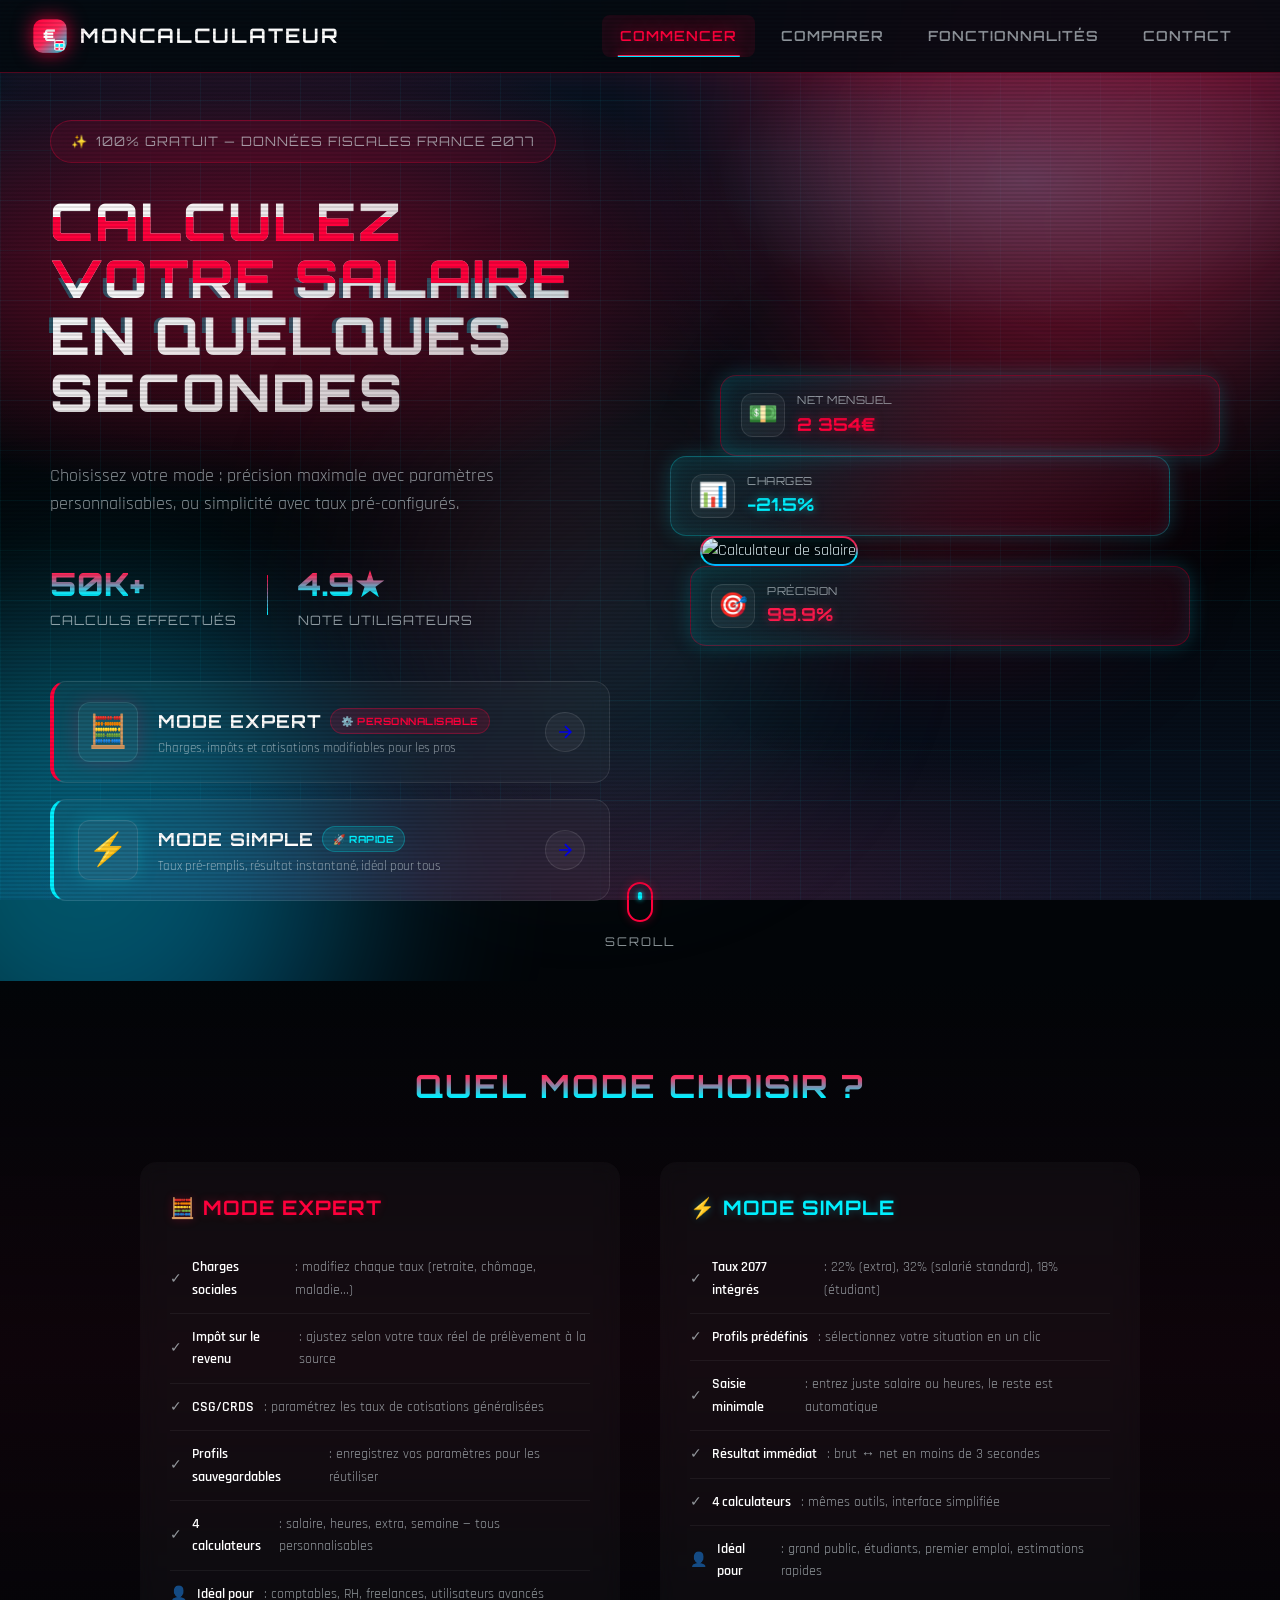
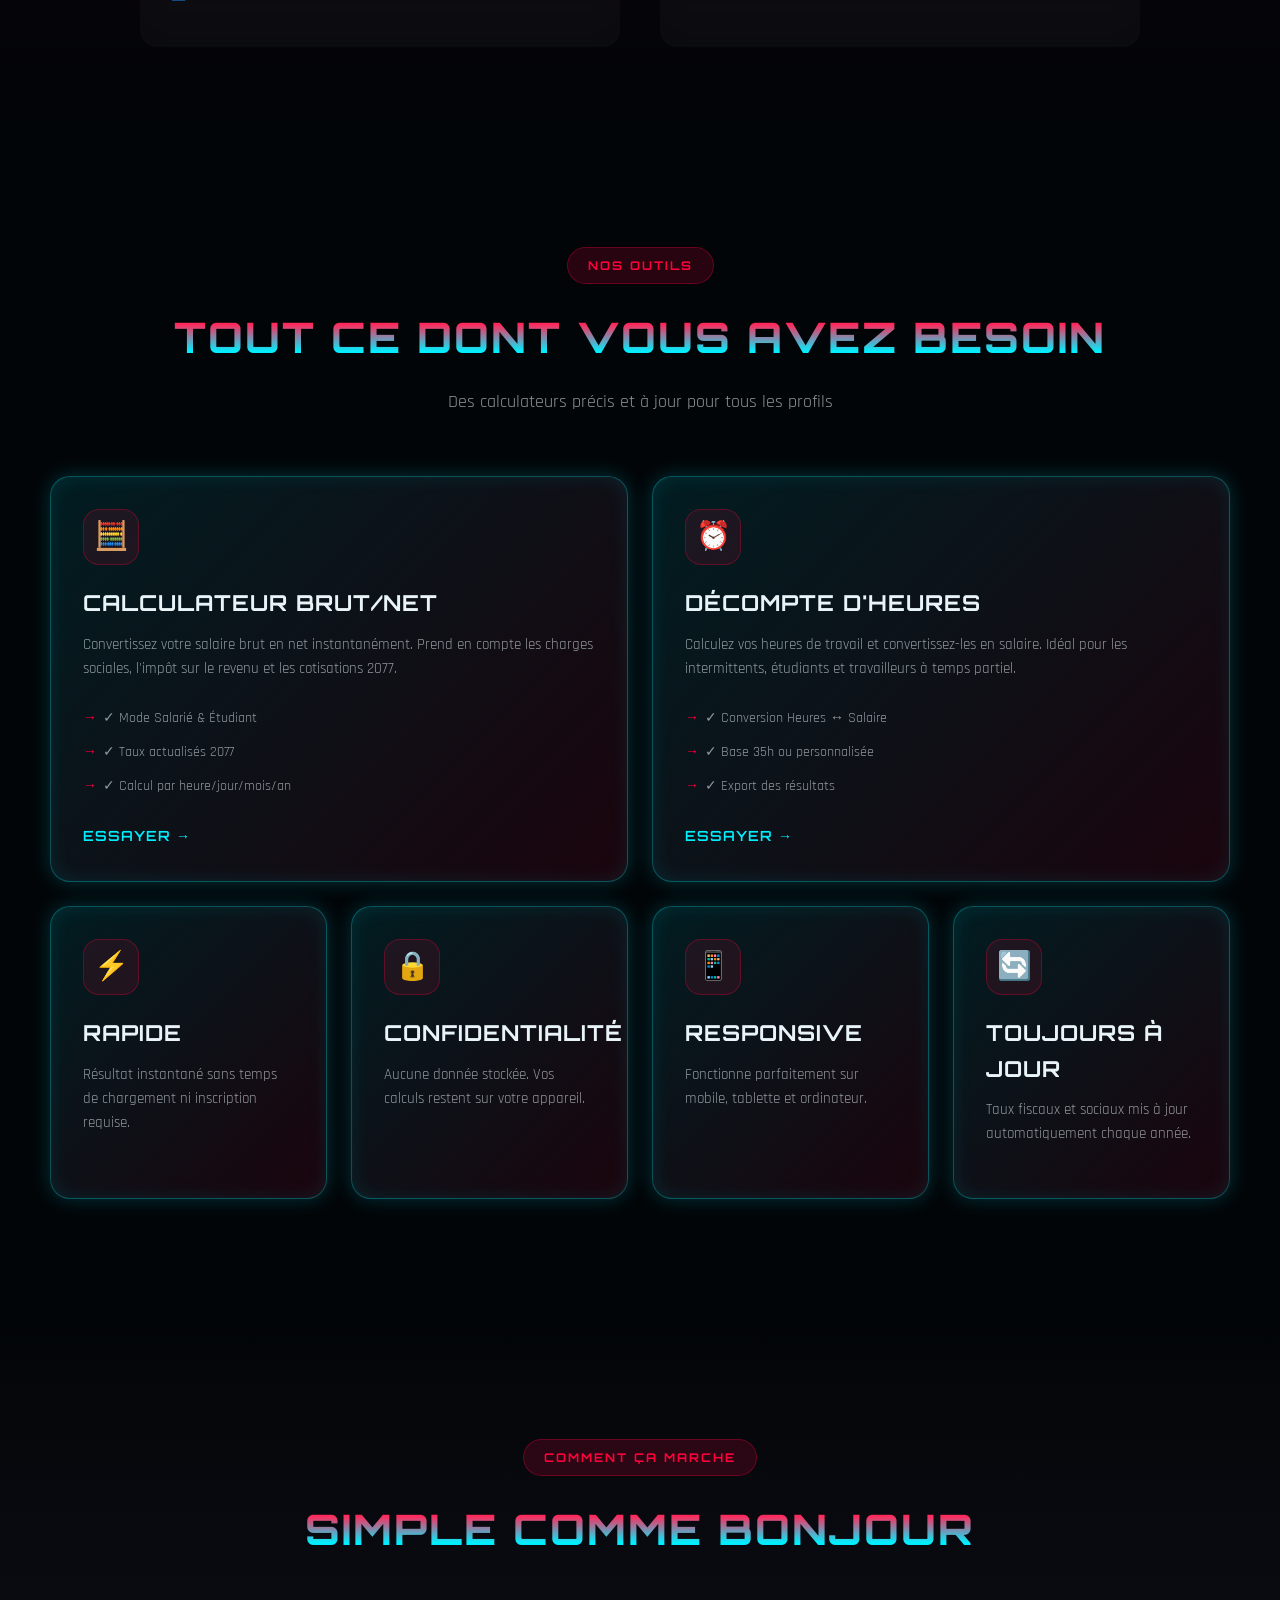
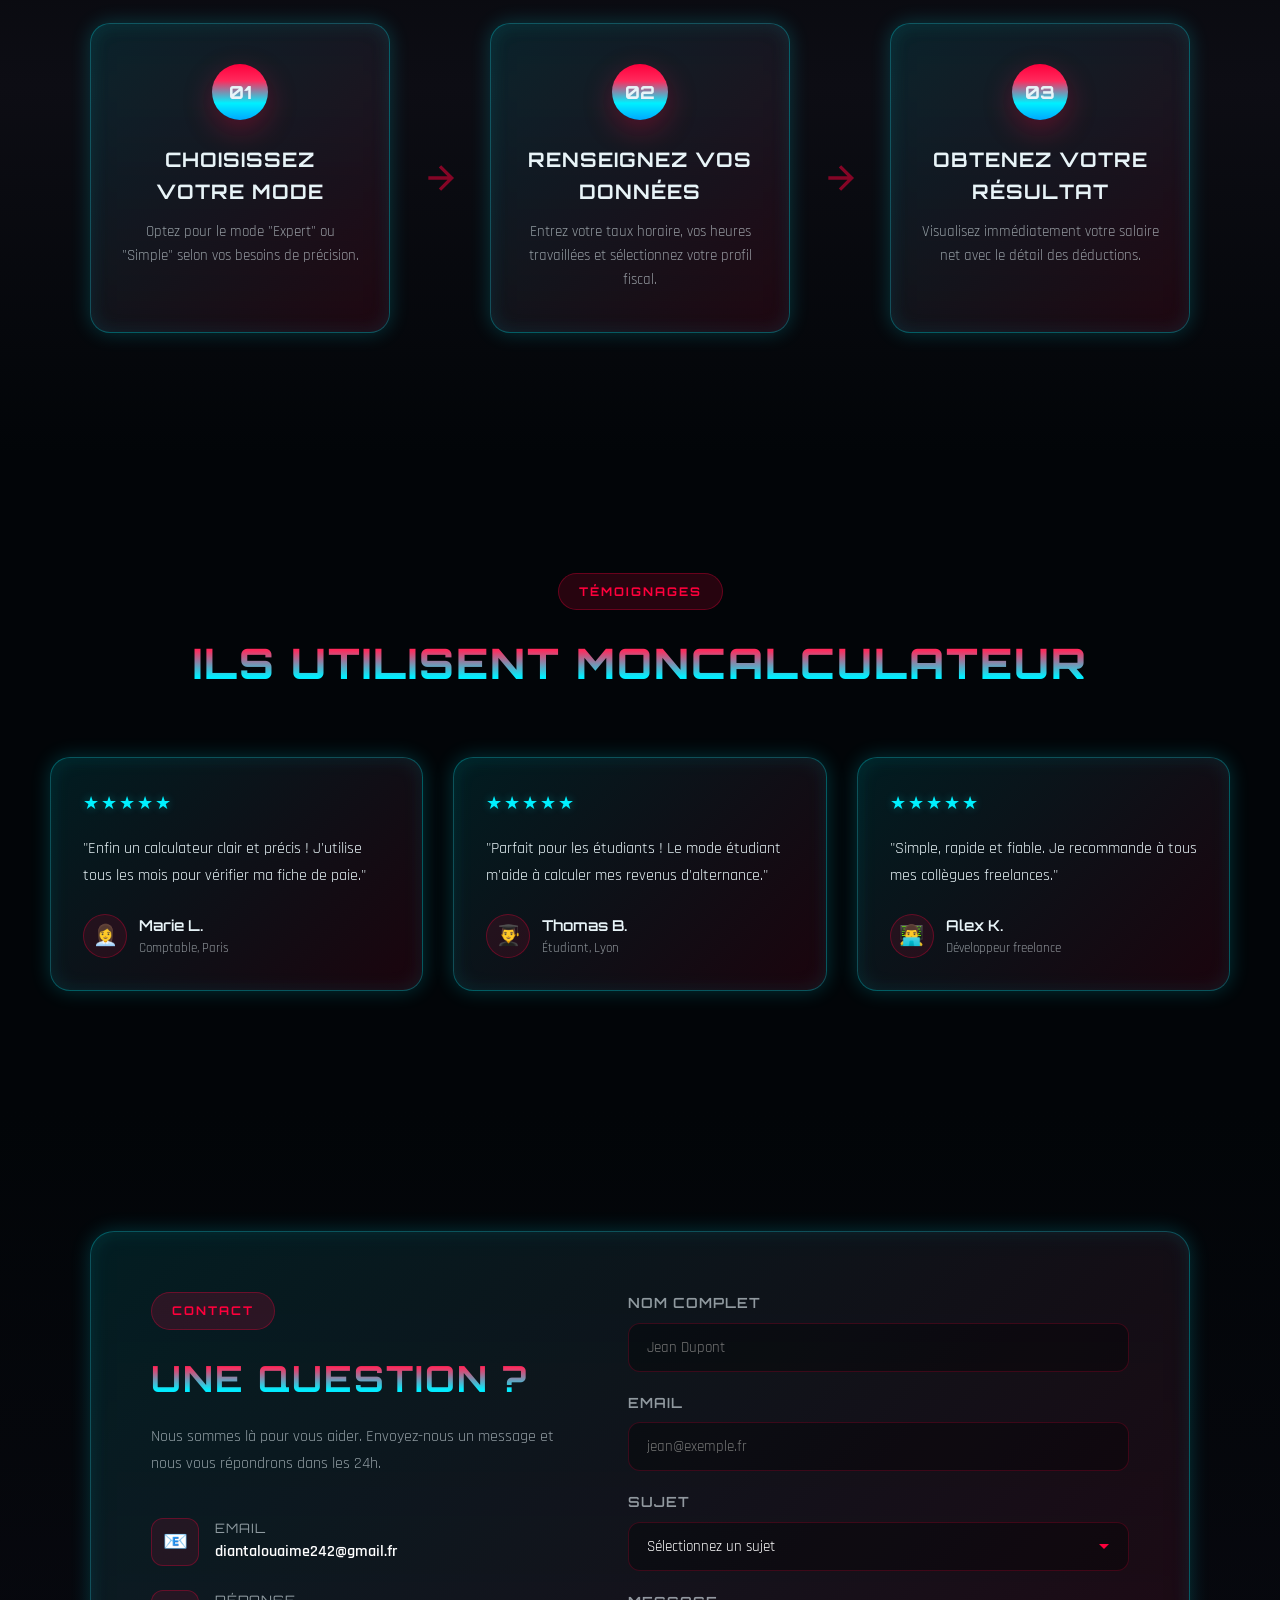
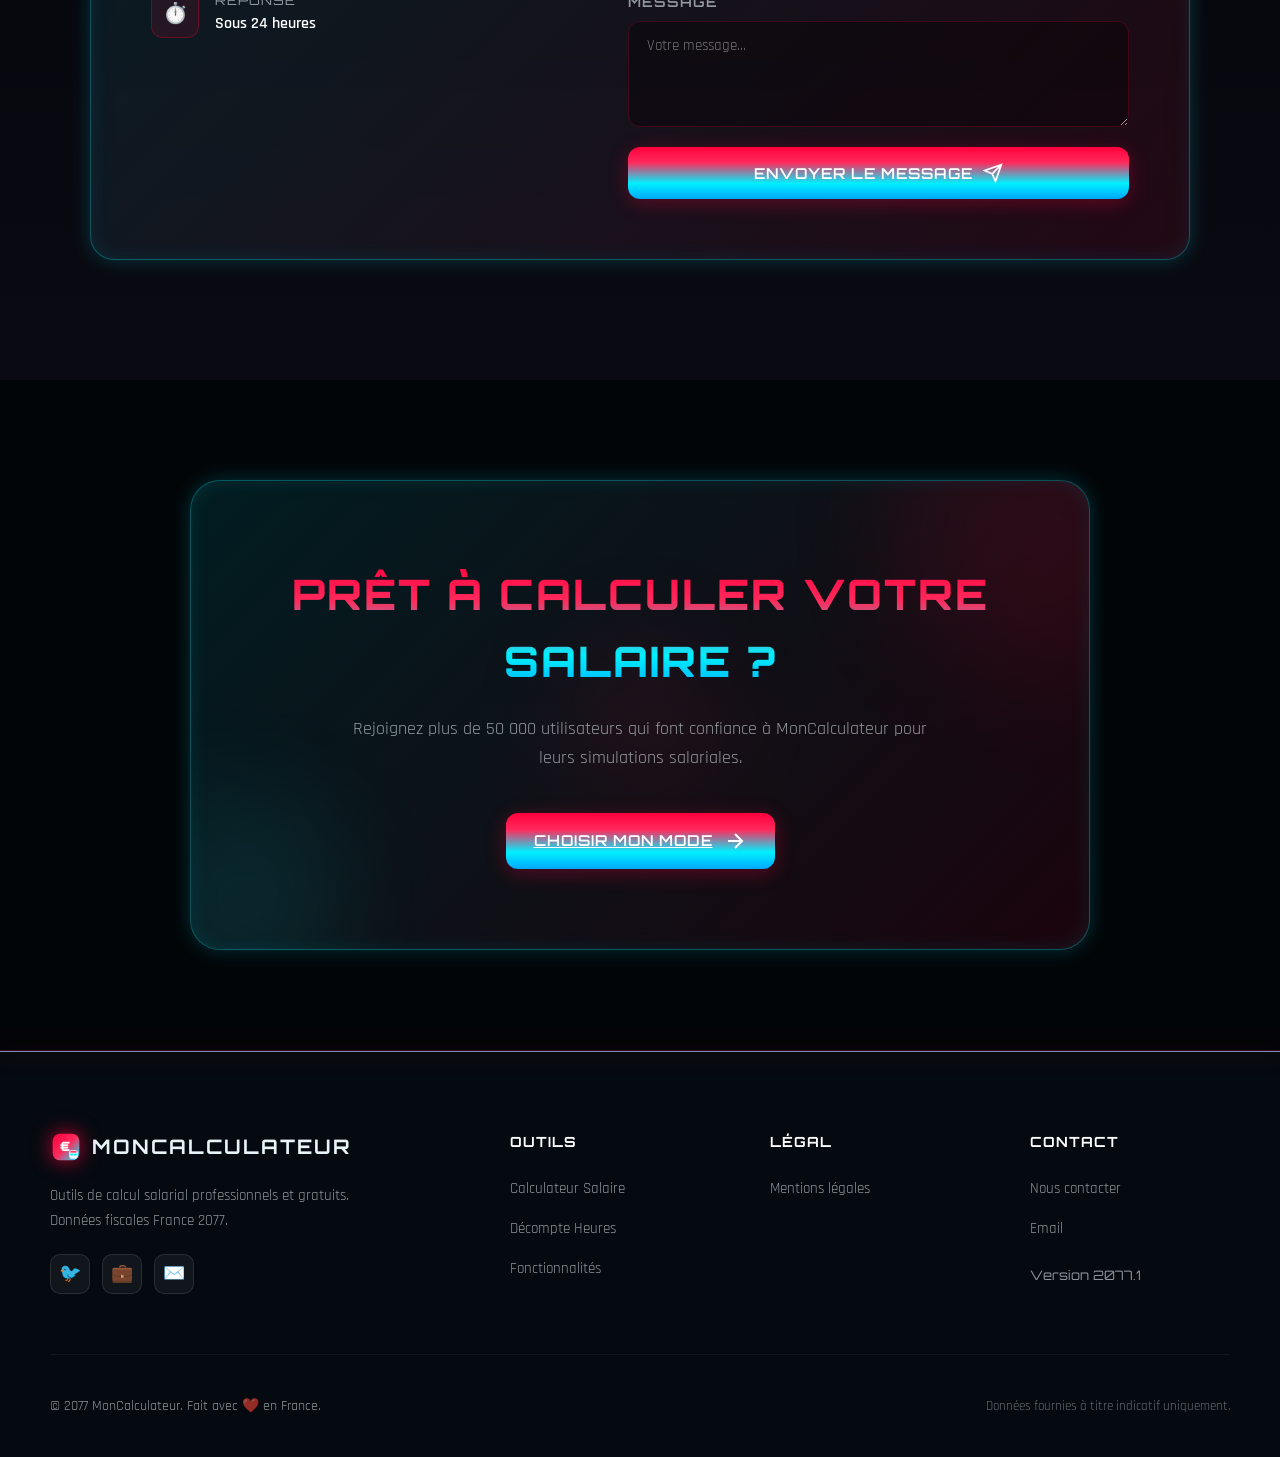
==== commit 581ae003: "Update and rename index.html to accueil.html" ====
--- a/accueil.html
+++ b/accueil.html
@@ -522,4 +522,4 @@
     <!-- Script -->
     <script src="main.js"></script>
 </body>
-</html>+</html>
